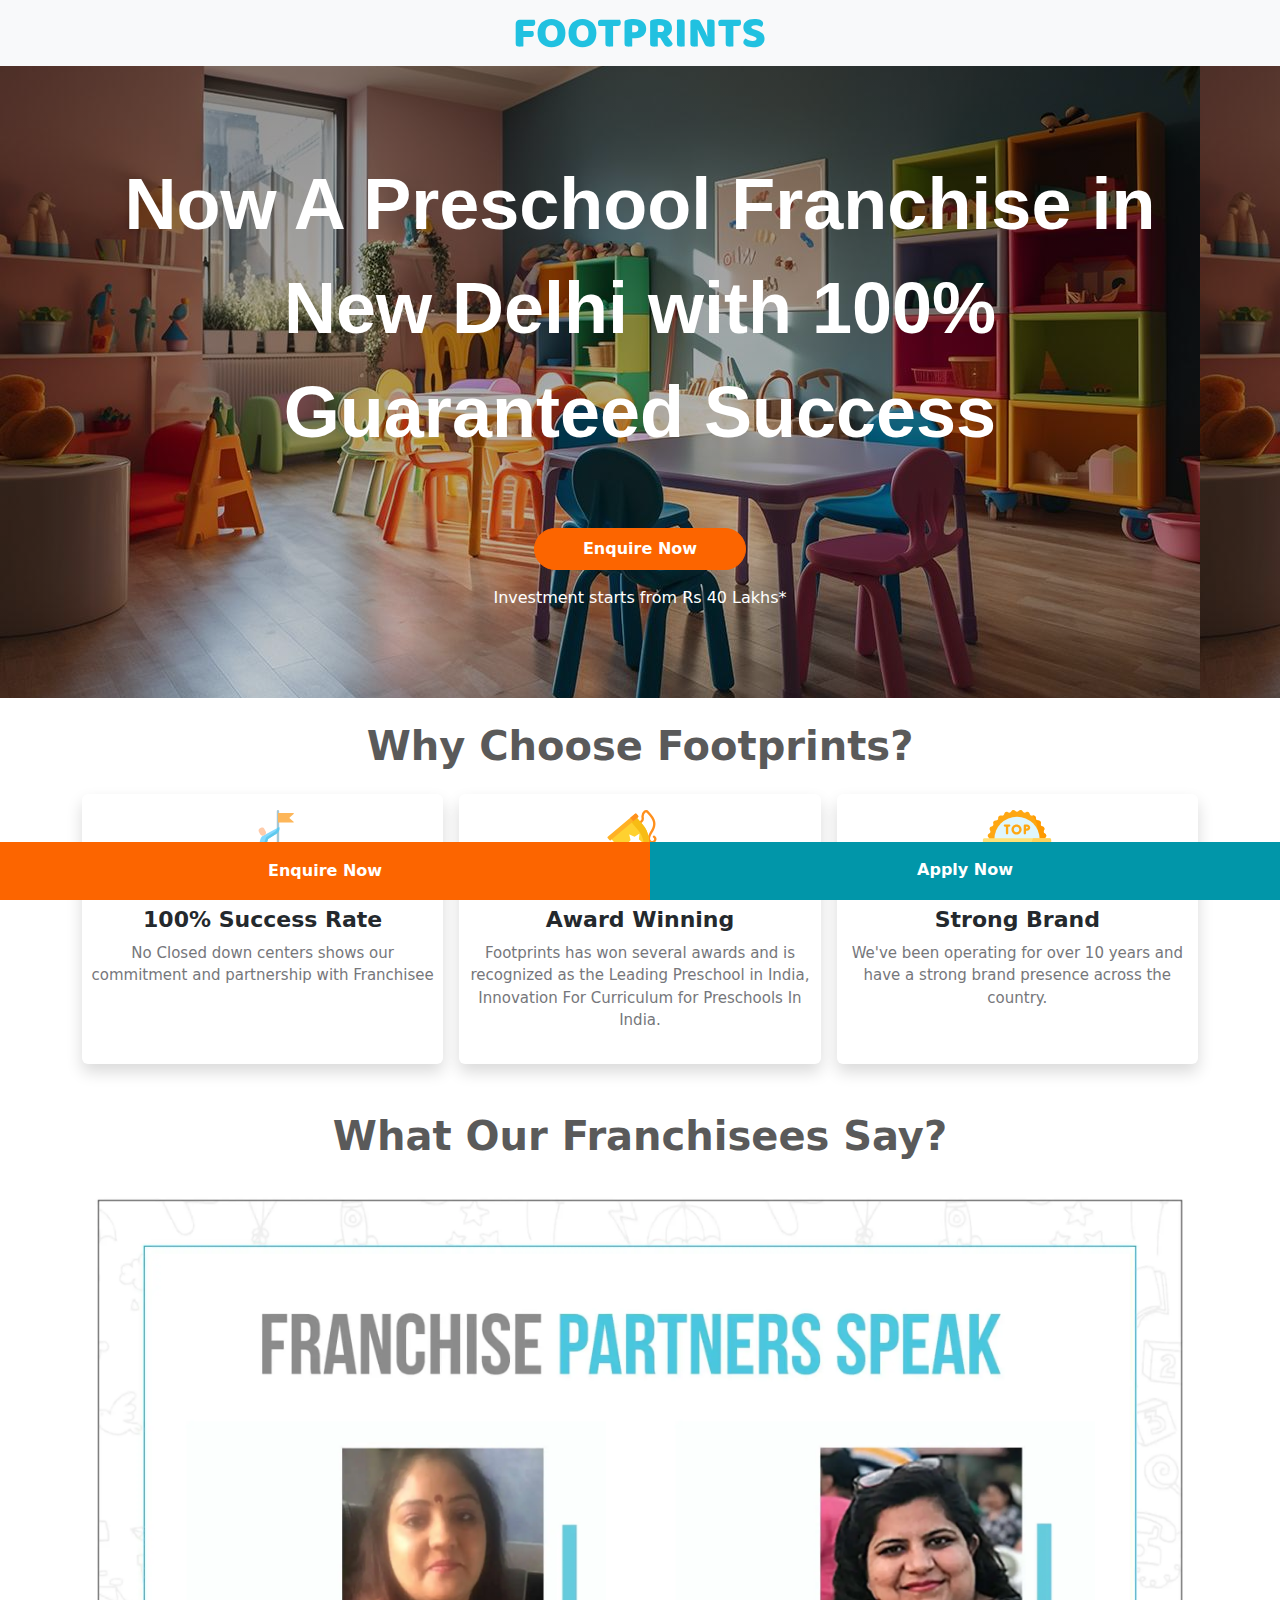
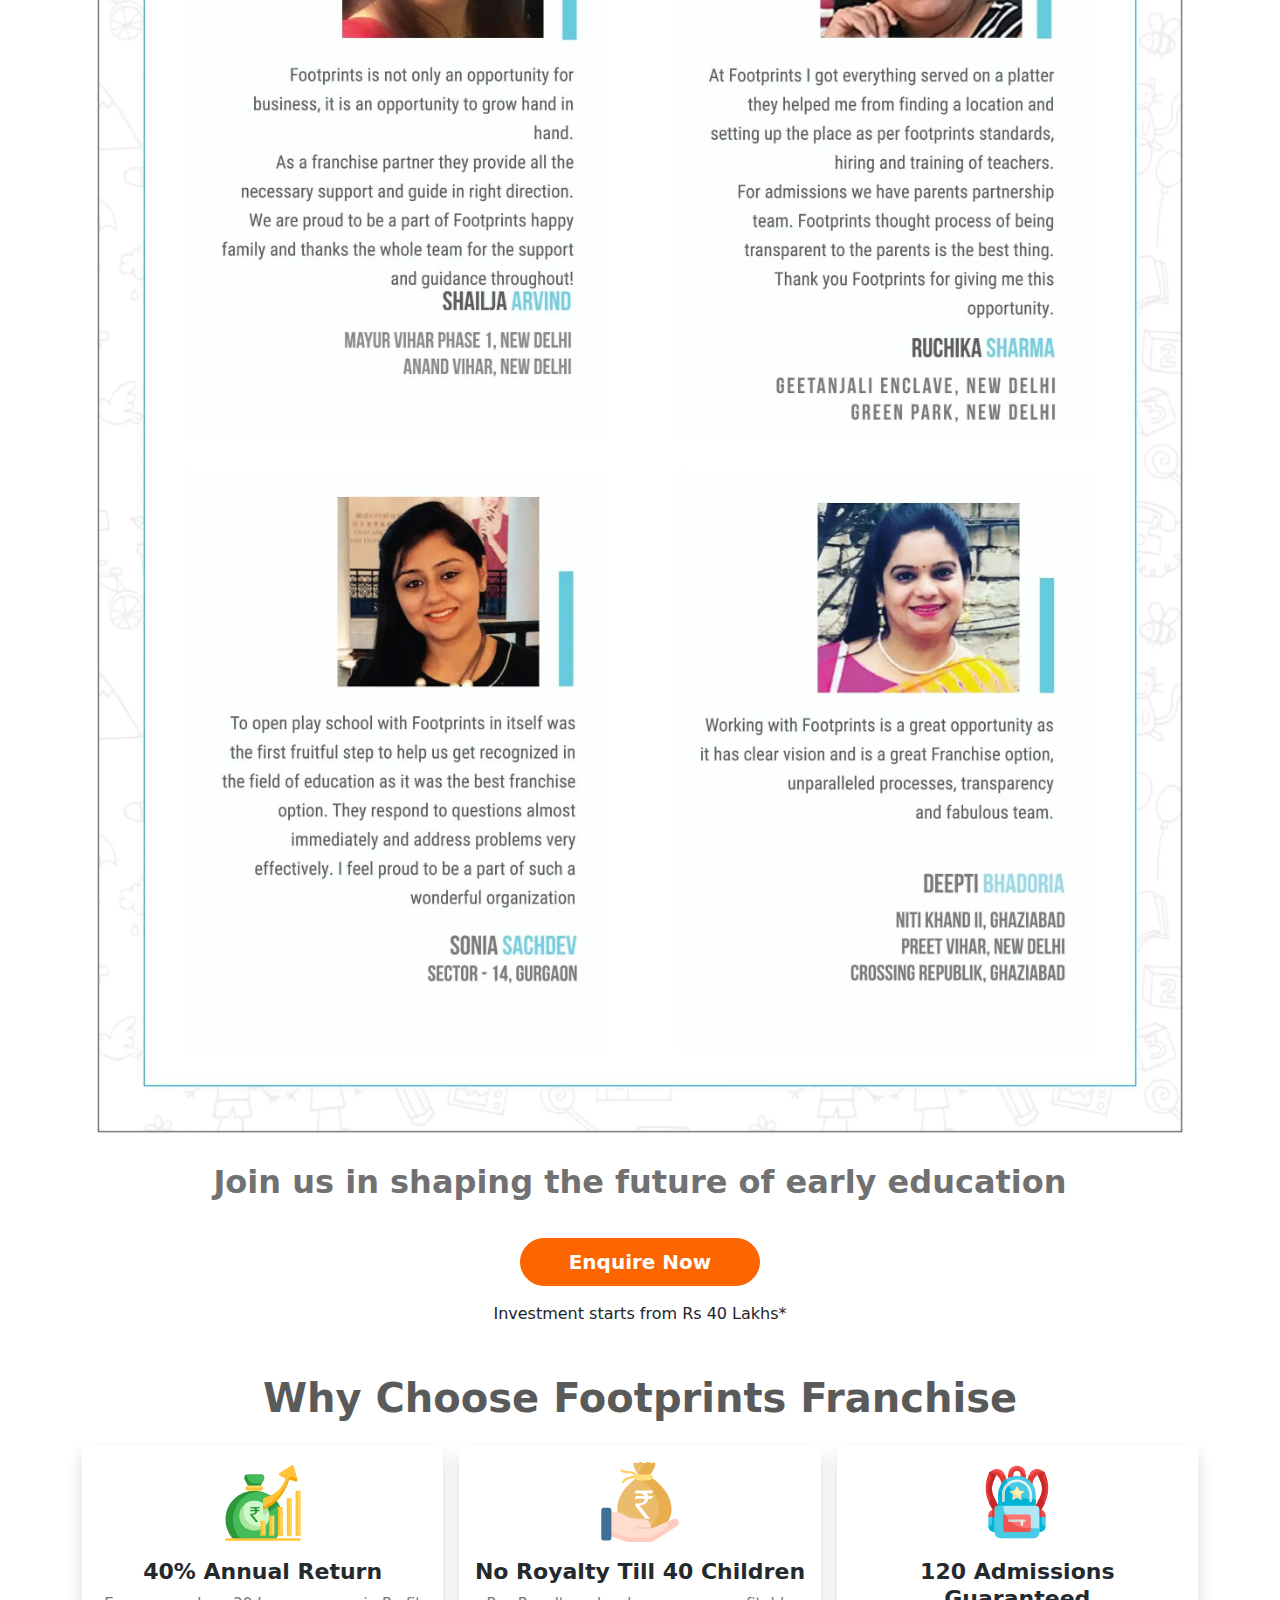
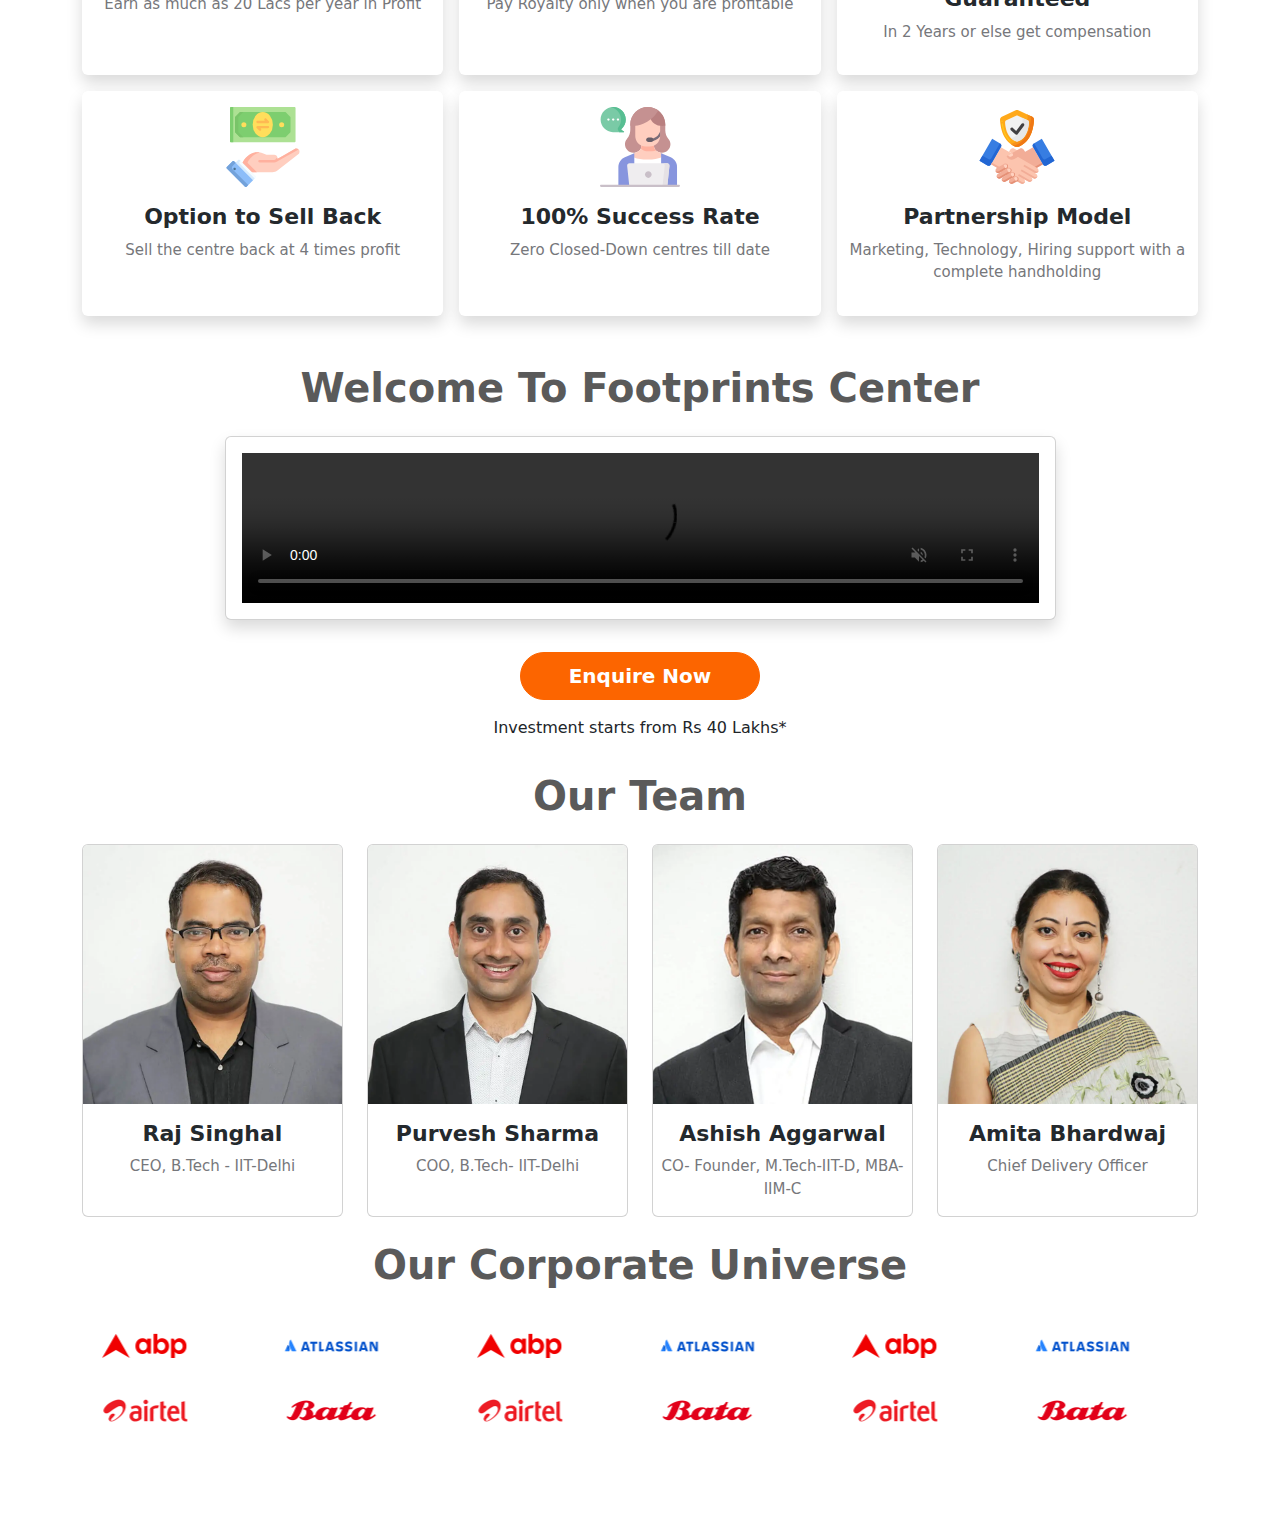
==== page-1.html @ 88c84313 "Feedback -Fix" ====
<!doctype html>
<html lang="en" data-bs-theme="auto">
  <head>
    <meta charset="utf-8">
    <meta name="viewport" content="width=device-width, initial-scale=1">
    <title>Best Pre-School, Play School, Creche & Day Care in Geetanjali Enclave, Delhi</title>

    <meta property="og:locale" content="en_US" />
    <meta property="og:type" content="website" />
    <meta property="og:title" content="Best Pre-School, Play School, Creche & Day Care in Geetanjali Enclave, Delhi
    " />
    <meta name="description" content="Best Play School, Pre-School, Day Care, kindergarten School & Creche in Geetanjali Enclave, Delhi. Most Awarded Pre-School & Day Care Chain by IIT-IIM Alumni. Enquire Now
    " />
    <meta property="og:description" content="Best Play School, Pre-School, Day Care, kindergarten School & Creche in Geetanjali Enclave, Delhi. Most Awarded Pre-School & Day Care Chain by IIT-IIM Alumni. Enquire Now
    " />
    <meta property="og:url" content="https://www.footprintseducation.in/ad/center/pre-school-near-you-v4-jan2024?center=19&source=google&utm_source=google&utm_campaign=Footprints-ADM-Google-Search-ChildCare_City-Delhi_Centre-Geetanjali-Enclave_ID-19_BMM-May2019%2BPre_School_Phrase%2BPreschool%2BPhrase" />
    <meta property="og:image" content="https://footprintseducation.in/assets/images/resource/refer-img.jpg?v=01102020" />
    <meta name="viewport" content="width=device-width,initial-scale=1" />
    <meta name="HandheldFriendly" content="true" />
    <meta name="MobileOptimized" content="320" />
    <meta name="format-detection" content="telephone=no" />
    <!-- <meta name="robots" content="noindex, nofollow" /> -->

    <link rel="canonical" href="https://www.footprintseducation.in/ad/center/pre-school-near-you-v4-jan2024">

    <link href="https://cdn.jsdelivr.net/npm/bootstrap@5.3.3/dist/css/bootstrap.min.css" rel="stylesheet" integrity="sha384-QWTKZyjpPEjISv5WaRU9OFeRpok6YctnYmDr5pNlyT2bRjXh0JMhjY6hW+ALEwIH" crossorigin="anonymous">

    <!-- Favicons -->
    <link rel="apple-touch-icon" sizes="180x180" href="assets/favicon/apple-touch-icon.png">
    <link rel="icon" type="image/png" sizes="32x32" href="assets/favicon/favicon-32x32.png">
    <link rel="icon" type="image/png" sizes="16x16" href="assets/favicon/favicon-16x16.png">
    <link rel="manifest" href="assets/favicon/site.webmanifest">
    <link rel="mask-icon" href="assets/favicon/safari-pinned-tab.svg" color="#5bbad5">
    <meta name="msapplication-TileColor" content="#da532c">
    <meta name="theme-color" content="#20c1e0">

    
    <!-- Custom styles for this template -->
    <link href="style.css" rel="stylesheet">

    <link rel="stylesheet" type="text/css" href="assets/vendor/tiny-slider/tiny-slider.css">

  </head>
  <body>


<header> 
    <nav class="navbar navbar-expand-md navbar-light fixed-top bg-light">
        <div class="container-fluid justify-content-center">
            <a class="navbar-brand m-0" href="#"><img src="assets/Footprints-Logo.svg" alt="footprint" width="250px" height="40px"></a>
        </div>
    </nav>
</header>  

<!--  -->
<section class="masthead">
    <div class="container">
        <h1 class="masthead-heading">Now A Preschool Franchise in New Delhi with 100% Guaranteed Success</h1>
        <a class="btn btn-primary btn-xl py-2 px-5 rounded-pill text-white fw-bold" href="#">Enquire Now</a>
        <p class="mt-3">Investment starts from Rs 40 Lakhs*</p>
    </div>
</section>

<!--  -->
<section class="py-4 text-center">
    <div class="container">
        <h2 class="title-text mb-4 text-center">Why Choose Footprints?</h2>
       <div class="row row-cols-2 row-cols-md-3 g-3"> 
        <div class="col">
          <div class="card border-0 shadow h-100">
            <img src="assets/success.svg" class="icon-img mt-3 m-auto" alt="success" width="80px" height="80px">
            <div class="card-body px-2">
              <h3 class="card-title main-title">100% Success Rate</h3>
              <p class="main-para">No Closed down centers shows our commitment and partnership with Franchisee</p>
            </div>
          </div>
        </div>
        <div class="col">
          <div class="card border-0 shadow h-100">
            <img src="assets/award-wining.svg" class="icon-img mt-3 m-auto" alt="award-wining" width="80px" height="80px">
            <div class="card-body px-2">
              <h3 class="card-title main-title">Award Winning</h3>
              <p class="main-para">Footprints has won several awards and is recognized as the Leading Preschool in India, Innovation For Curriculum for Preschools In India. </p>
            </div>
          </div>
        </div>
        <div class="col-12 col-auto">
          <div class="card border-0 shadow h-100">
            <img src="assets/strong-brand.svg" class="icon-img mt-3 m-auto" alt="strong-brand" width="80px" height="80px">
            <div class="card-body px-2">
              <h3 class="card-title main-title">Strong Brand</h3>
              <p class="main-para">We've been operating for over 10 years and have a strong brand presence across the country.</p>
            </div>
          </div>
        </div>
       </div>
    </div>
</section>
<!--  -->
<section class="py-4 text-center">
    <div class="container">
        <h2 class="title-text mb-4 text-center">What Our Franchisees Say?</h2>
        <div class="row">
          <div class="col">
            <img src="assets/partners-speak.webp" alt="partners-speak" class="img-fluid">
          </div>
        </div>
        <p class="join-us">Join us in shaping the future of early education</p>
    </div>
</section>
<!--  -->
<section class="py-2 cta-block">
    <div class="container">
          <div class="d-flex gap-2 justify-content-center">
            <a class="btn btn-primary fs-5 py-2 px-5 mx-3 rounded-pill text-white fw-bold" href="#">Enquire Now</a>
          </div>
          <p class="mt-3 text-center">Investment starts from Rs 40 Lakhs*</p>
    </div>
</section>
<!--  -->

<section class="py-4 text-center">
  <div class="container">
      <h2 class="title-text mb-4 text-center">Why Choose Footprints Franchise</h2>
     <div class="row row-cols-2 row-cols-md-3 g-3">
      <div class="col">
        <div class="card border-0 shadow h-100">
          <img src="assets/earning.svg" class="icon-img mt-3 m-auto" alt="Live CCTV Streaming" width="80px" height="80px">
          <div class="card-body px-2">
            <h3 class="card-title main-title">40% Annual Return</h3>
            <p class="main-para">Earn as much as 20 Lacs per year in Profit</p>
          </div>
        </div>
      </div>
      <div class="col">
        <div class="card border-0 shadow h-100">
          <img src="assets/salary.svg" class="icon-img mt-3 m-auto" alt="Child Ratio" width="80px" height="80px">
          <div class="card-body px-2">
            <h3 class="card-title main-title">No Royalty Till 40 Children</h3>
            <p class="main-para">Pay Royalty only when you are profitable</p>
          </div>
        </div>
      </div>
      <div class="col">
        <div class="card border-0 shadow h-100">
          <img src="assets/bag.svg" class="icon-img mt-3 m-auto" alt="Age Group" width="80px" height="80px">
          <div class="card-body px-2">
            <h3 class="card-title main-title">120 Admissions Guaranteed</h3>
            <p class="main-para">In 2 Years or else get compensation</p>
          </div>
        </div>
      </div>
      <div class="col">
        <div class="card border-0 shadow h-100">
          <img src="assets/money-back-guarantee.svg" class="icon-img mt-3 m-auto" alt="Live CCTV Streaming" width="80px" height="80px">
          <div class="card-body px-2">
            <h3 class="card-title main-title">Option to Sell Back</h3>
            <p class="main-para">Sell the centre back at 4 times profit</p>
          </div>
        </div>
      </div>
      <div class="col">
        <div class="card border-0 shadow h-100">
          <img src="assets/customer-service.svg" class="icon-img mt-3 m-auto" alt="Child Ratio" width="80px" height="80px">
          <div class="card-body px-2">
            <h3 class="card-title main-title">100% Success Rate</h3>
            <p class="main-para">Zero Closed-Down centres till date</p>
          </div>
        </div>
      </div>
      <div class="col">
        <div class="card border-0 shadow h-100">
          <img src="assets/trust.svg" class="icon-img mt-3 m-auto" alt="Age Group" width="80px" height="80px">
          <div class="card-body px-2">
            <h3 class="card-title main-title">Partnership Model</h3>
            <p class="main-para">Marketing, Technology, Hiring support with a complete handholding</p>
          </div>
        </div>
      </div>
     </div>
  </div>
</section>
<!--  -->

<section class="py-4">
    <div class="container">
        <h2 class="title-text mb-4 text-center">Welcome To Footprints Center </h2>
        <div class="row justify-content-center">
          <div class="col-lg-9">
            <div class="card card-body shadow" id="v1">
              <video width='100%' autoplay muted loop controls playsinline preload='metadata'>
                <source src='https://www.footprintseducation.in/landingpage/franchise_v2/assets/images/videos/Franchise-Center-Tour.mp4' type='video/mp4'>
              </video>
            </div>
          </div>
        </div>
    </div>
</section>
<!--  -->

<section class="py-2 cta-block">
    <div class="container">
        <div class="d-flex gap-2 justify-content-center">
            <a class="btn btn-primary fs-5 py-2 px-5 mx-3 rounded-pill text-white fw-bold" href="#">Enquire Now</a>
        </div>
        <p class="mb-3 mb-lg-0 text-center mt-3">Investment starts from Rs 40 Lakhs*</p>
    </div>
</section>
<!--  -->
<section class="py-4 text-center">
  <div class="container">
      <h3 class="title-text mb-4 text-center">Our Team </h3>
      <!--  -->
      <div class="row row-cols-2 row-cols-md-4 g-4">
        <div class="col">
          <div class="card h-100">
            <img src="assets/team/Raj-Singhal.webp" class="card-img-top" alt="Raj-Singhal">
            <div class="card-body px-2">
              <h5 class="card-title main-title">Raj Singhal</h5>
              <p class="card-text main-para">CEO, B.Tech - IIT-Delhi</p>
            </div>
          </div>
        </div>
        <div class="col">
          <div class="card h-100">
            <img src="assets/team/Purvesh-Sharma.webp" class="card-img-top" alt="Purvesh-Sharma">
            <div class="card-body px-2">
              <h5 class="card-title main-title">Purvesh Sharma</h5>
              <p class="card-text main-para">COO, B.Tech- IIT-Delhi</p>
            </div>
          </div>
        </div>
        <div class="col">
          <div class="card h-100">
            <img src="assets/team/Ashish-Aggarwal.webp" class="card-img-top" alt="Ashish-Aggarwal">
            <div class="card-body px-2">
              <h5 class="card-title main-title">Ashish Aggarwal</h5>
              <p class="card-text main-para">CO- Founder, M.Tech-IIT-D, MBA-IIM-C</p>
            </div>
          </div>
        </div>
        <div class="col">
          <div class="card h-100">
            <img src="assets/team/Amita-Bhardwaj.webp" class="card-img-top" alt="Amita-Bhardwaj">
            <div class="card-body px-2">
              <h5 class="card-title main-title">Amita Bhardwaj</h5>
              <p class="card-text main-para">Chief Delivery Officer</p>
            </div>
          </div>
        </div>
      </div>
      <!--  -->
  </div>
</section>

<!--  -->
<section>
  <div class="container">
      <!--  -->
      <h3 class="title-text mb-4 text-center">Our Corporate Universe</h3>
        <div class="row justify-content-center my-2 mb-5">
          <div class="col-12">
              <div class="tiny-slider arrow-round">
                  <div class="tiny-slider-inner" data-arrow="false" data-autoplay="true" data-dots="false" data-gutter="10" data-items-xl="6" data-items-lg="4" data-items-md="3" data-items-sm="3" data-items-xs="3">
                      <div class="item">
                          <div class="container">
                              <img src="assets/logo/logo-01.png" alt="Logo" height="100px" width="100px" class="img-fluid" />
                          </div>
                          <div class="container">
                              <img src="assets/logo/logo-02.png" alt="Logo" height="100px" width="100px" class="img-fluid" />
                          </div>
                      </div>
                      <div class="item">
                          <div class="container">
                              <img src="assets/logo/logo-03.png" alt="Logo" height="100px" width="100px" class="img-fluid" />
                          </div>
                          <div class="container">
                              <img src="assets/logo/logo-04.png" alt="Logo" height="100px" width="100px" class="img-fluid" />
                          </div>
                      </div>
                      <div class="item">
                        <div class="container">
                            <img src="assets/logo/logo-01.png" alt="Logo" height="100px" width="100px" class="img-fluid" />
                        </div>
                        <div class="container">
                            <img src="assets/logo/logo-02.png" alt="Logo" height="100px" width="100px" class="img-fluid" />
                        </div>
                    </div>
                    <div class="item">
                        <div class="container">
                            <img src="assets/logo/logo-03.png" alt="Logo" height="100px" width="100px" class="img-fluid" />
                        </div>
                        <div class="container">
                            <img src="assets/logo/logo-04.png" alt="Logo" height="100px" width="100px" class="img-fluid" />
                        </div>
                    </div>
                    <div class="item">
                      <div class="container">
                          <img src="assets/logo/logo-01.png" alt="Logo" height="100px" width="100px" class="img-fluid"/>
                      </div>
                      <div class="container">
                          <img src="assets/logo/logo-02.png" alt="Logo" height="100px" width="100px" class="img-fluid" />
                      </div>
                  </div>
                  <div class="item">
                      <div class="container">
                          <img src="assets/logo/logo-03.png" alt="Logo" height="100px" width="100px" class="img-fluid"/>
                      </div>
                      <div class="container">
                          <img src="assets/logo/logo-04.png" alt="Logo" height="100px" width="100px" class="img-fluid" />
                      </div>
                  </div>
                  </div>
              </div>
          </div>
        </div>    
      <!--  -->
  </div>
</section>
<!--  -->
<section class="footer mt-auto fixed-bottom">
        <div class="d-flex">
            <a href="#" class="btn btn-primary py-3 flex-fill text-white fw-semibold rounded-0">Enquire Now</a>
            <a href="#" class="btn btn-secondary py-3 flex-fill text-white fw-semibold rounded-0">Apply Now</a>
        </div>
  </section>
<!--  -->

<script src="assets/vendor/tiny-slider/tiny-slider.js"></script>

<script src="assets/js/custom.js"></script>

    </body>
</html>
---- style.css ----
/* GLOBAL STYLES
-------------------------------------------------- */
/* Padding below the footer and lighter body text */

body {
    padding-top: 3rem;
    padding-bottom: 3rem;
    color: rgb(var(--bs-tertiary-color-rgb));
  }
  
  .btn-primary {
      background-color: #fc6500;
      border-color: #fc6500;
    }
    .btn-primary:hover, .btn-primary:active{
      background-color: #ec5f01;
      border-color: #ec5f01;
    }
    .btn-check:checked+.btn, .btn.active, .btn.show, .btn:first-child:active, :not(.btn-check)+.btn:active {
      background-color:#ec5f01;
      border-color: #ec5f01;
  }
    .btn-secondary{
        background: #0196a9;
        border: #0196a9;
    }

    .title-text {
      font-size: 2.5rem;
      font-weight: 700;
      color: #5a5a5a;
  }
  .main-title{
    font-size: 22px;
    font-weight: 700;
    color: #24292d;
    line-height: 1.25;
  }
  .main-para{
    font-size: 18px;
    color: #76777b;
  }
  .main-para{
    font-size: 15px;
    color: #76777b;
  }

  .review-info ul li.stars {
      color: #FFA500;
      position: relative;
  }
  .star-icon:first-child {
      margin-left: 0;
  }
  .star-icon {
      color: #ddd;
      font-size: 1em;
      position: relative;
  }
  .stars-full:before {
      color: #FFA500;
      content: '\2605';
      position: absolute;
      left: 0;
      top: 2px;
  }
  .stars-half:before {
    color: #FFA500;
    content: '\2605';
    position: absolute;
    left: 0;
    width: 51%;
    overflow: hidden;
  }
  .masthead {
    padding-top: 6.5rem;
    padding-bottom: 4.5rem;
    text-align: center;
    color: #fff;
    background:linear-gradient(to bottom, rgb(0 0 0 / 44%) 0%, rgb(0 0 0 / 18%) 100%), url("assets/playroom-m.jpg");
    background-repeat: no-repeat;
    background-attachment: scroll;
    background-position: center center;
    background-size: cover;
  }
  .masthead .masthead-subheading {
    font-size: 1.5rem;
    line-height: 1.5rem;
    margin-bottom: 25px;
    font-family: "Roboto Slab", -apple-system, BlinkMacSystemFont, "Segoe UI", Roboto, "Helvetica Neue", Arial, sans-serif, "Apple Color Emoji", "Segoe UI Emoji", "Segoe UI Symbol", "Noto Color Emoji";
  }
  .masthead .masthead-heading {
    font-size: 2rem;
    font-weight: 700;
    line-height: 2.5rem;
    margin-bottom: 2rem;
    font-family: "Montserrat", -apple-system, BlinkMacSystemFont, "Segoe UI", Roboto, "Helvetica Neue", Arial, sans-serif, "Apple Color Emoji", "Segoe UI Emoji", "Segoe UI Symbol", "Noto Color Emoji";
  }

  .tns-item {
    width: calc(5%);
}

.join-us {
  font-size: 2em;
  font-weight: 700;
  color: #717171;
  margin-top: 10px;
  margin-bottom: 0;
}

   /* X-Small devices (portrait phones, less than 576px)
   No media query for `xs` since this is the default in Bootstrap */
  
   /* Small devices (landscape phones, 576px and up) */
  @media (min-width: 576px) { 
    .masthead {
      padding-top: 17rem;
      padding-bottom: 12.5rem;
      background:linear-gradient(to bottom, rgb(0 0 0 / 44%) 0%, rgb(0 0 0 / 18%) 100%), url("assets/playroom-m.jpg");
    }

   }
  
   /* Medium devices (tablets, 768px and up) */
  @media (min-width: 768px) { 
    .masthead {
      padding-top: 6.5rem;
      padding-bottom: 4.5rem;
      background:linear-gradient(to bottom, rgb(0 0 0 / 44%) 0%, rgb(0 0 0 / 18%) 100%), url("assets/playroom-l.jpg");
      background-repeat: no-repeat;
      background-attachment: scroll;
      background-position: center center;
      background-size: cover;
    }
    .masthead .masthead-subheading {
      font-size: 2.25rem;
      font-style: italic;
      line-height: 2.25rem;
      margin-bottom: 2rem;
    }
    .masthead .masthead-heading {
      font-size: 4.5rem;
      font-weight: 700;
      line-height: 6.5rem;
      margin-bottom: 4rem;
    }    
   }
  
   /* Large devices (desktops, 992px and up) */
  @media (min-width: 992px) { }
  
   /* X-Large devices (large desktops, 1200px and up) */
  @media (min-width: 1200px) { 
    .masthead {
      padding-top: 6.5rem;
      padding-bottom: 4.5rem;
      background:linear-gradient(to bottom, rgb(0 0 0 / 44%) 0%, rgb(0 0 0 / 18%) 100%), url("assets/playroom-l.jpg");
    }
   }
  
   /* XX-Large devices (larger desktops, 1400px and up) */
  @media (min-width: 1400px) { 
    .masthead {
      padding-top: 6.5rem;
      padding-bottom: 4.5rem;
      background:linear-gradient(to bottom, rgb(0 0 0 / 44%) 0%, rgb(0 0 0 / 18%) 100%), url("assets/playroom-l.jpg");
      background-repeat: no-repeat;
      background-attachment: scroll;
      background-position: center center;
      background-size: cover;
    }
   }
  


/*  `sm` applies to x-small devices (portrait phones, less than 576px) */
@media (max-width: 575.98px) { 
  .title-text {font-size: 1.5rem;}

  .main-title{
    font-size: 16px;
  }
  .main-para{
    font-size: 15px;
  }
}

 /* `md` applies to small devices (landscape phones, less than 768px) */
@media (max-width: 767.98px) { }

 /* `lg` applies to medium devices (tablets, less than 992px) */
@media (max-width: 991.98px) {  }

 /* `xl` applies to large devices (desktops, less than 1200px) */
@media (max-width: 1199.98px) { }

 /* `xxl` applies to x-large devices (large desktops, less than 1400px) */
@media (max-width: 1399.98px) { }
---- assets/vendor/tiny-slider/tiny-slider.css ----
.tns-outer{padding:0 !important}.tns-outer [hidden]{display:none !important}.tns-outer [aria-controls],.tns-outer [data-action]{cursor:pointer}.tns-slider{-webkit-transition:all 0s;-moz-transition:all 0s;transition:all 0s}.tns-slider>.tns-item{-webkit-box-sizing:border-box;-moz-box-sizing:border-box;box-sizing:border-box}.tns-horizontal.tns-subpixel{white-space:nowrap}.tns-horizontal.tns-subpixel>.tns-item{display:inline-block;vertical-align:top;white-space:normal}.tns-horizontal.tns-no-subpixel:after{content:'';display:table;clear:both}.tns-horizontal.tns-no-subpixel>.tns-item{float:left}.tns-horizontal.tns-carousel.tns-no-subpixel>.tns-item{margin-right:-100%}.tns-no-calc{position:relative;left:0}.tns-gallery{position:relative;left:0;min-height:1px}.tns-gallery>.tns-item{position:absolute;left:-100%;-webkit-transition:transform 0s, opacity 0s;-moz-transition:transform 0s, opacity 0s;transition:transform 0s, opacity 0s}.tns-gallery>.tns-slide-active{position:relative;left:auto !important}.tns-gallery>.tns-moving{-webkit-transition:all 0.25s;-moz-transition:all 0.25s;transition:all 0.25s}.tns-autowidth{display:inline-block}.tns-lazy-img{-webkit-transition:opacity 0.6s;-moz-transition:opacity 0.6s;transition:opacity 0.6s;opacity:0.6}.tns-lazy-img.tns-complete{opacity:1}.tns-ah{-webkit-transition:height 0s;-moz-transition:height 0s;transition:height 0s}.tns-ovh{overflow:hidden}.tns-visually-hidden{position:absolute;left:-10000em}.tns-transparent{opacity:0;visibility:hidden}.tns-fadeIn{opacity:1;filter:alpha(opacity=100);z-index:0}.tns-normal,.tns-fadeOut{opacity:0;filter:alpha(opacity=0);z-index:-1}.tns-vpfix{white-space:nowrap}.tns-vpfix>div,.tns-vpfix>li{display:inline-block}.tns-t-subp2{margin:0 auto;width:310px;position:relative;height:10px;overflow:hidden}.tns-t-ct{width:2333.3333333%;width:-webkit-calc(100% * 70 / 3);width:-moz-calc(100% * 70 / 3);width:calc(100% * 70 / 3);position:absolute;right:0}.tns-t-ct:after{content:'';display:table;clear:both}.tns-t-ct>div{width:1.4285714%;width:-webkit-calc(100% / 70);width:-moz-calc(100% / 70);width:calc(100% / 70);height:10px;float:left}
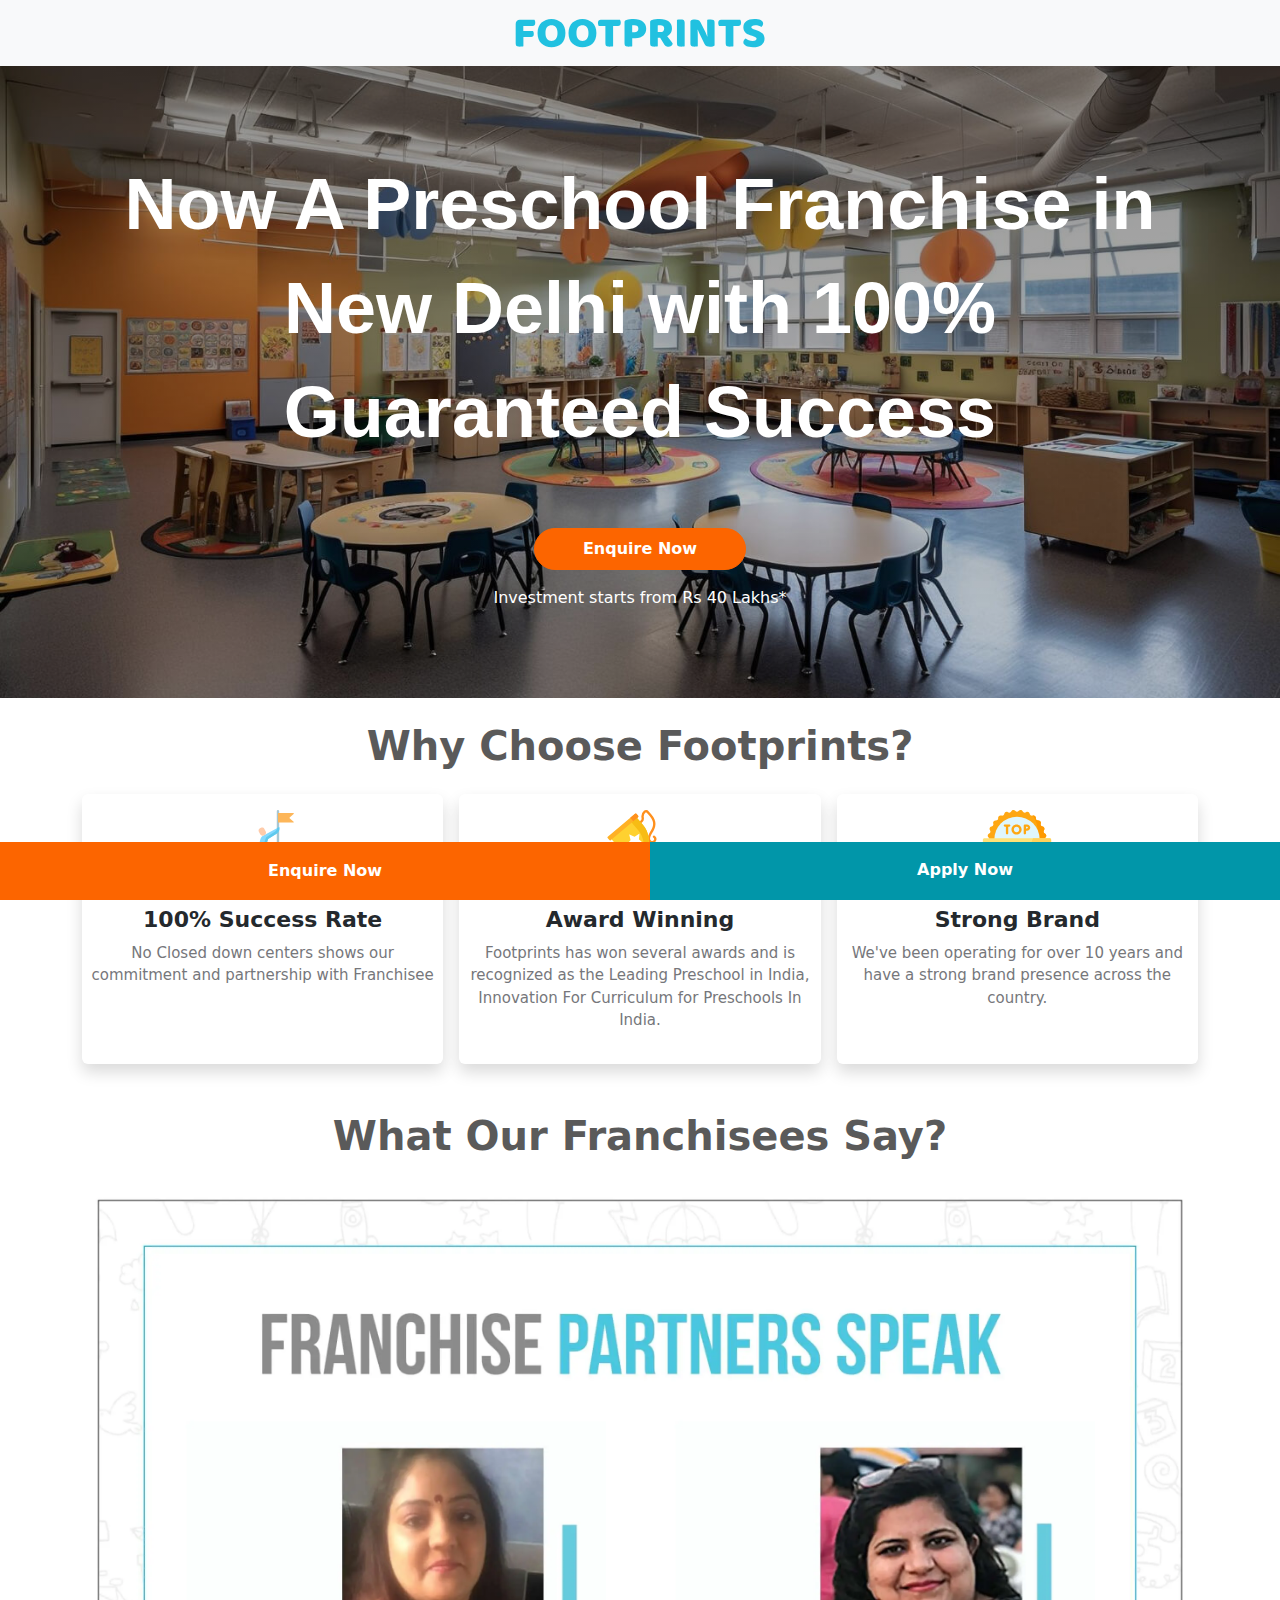
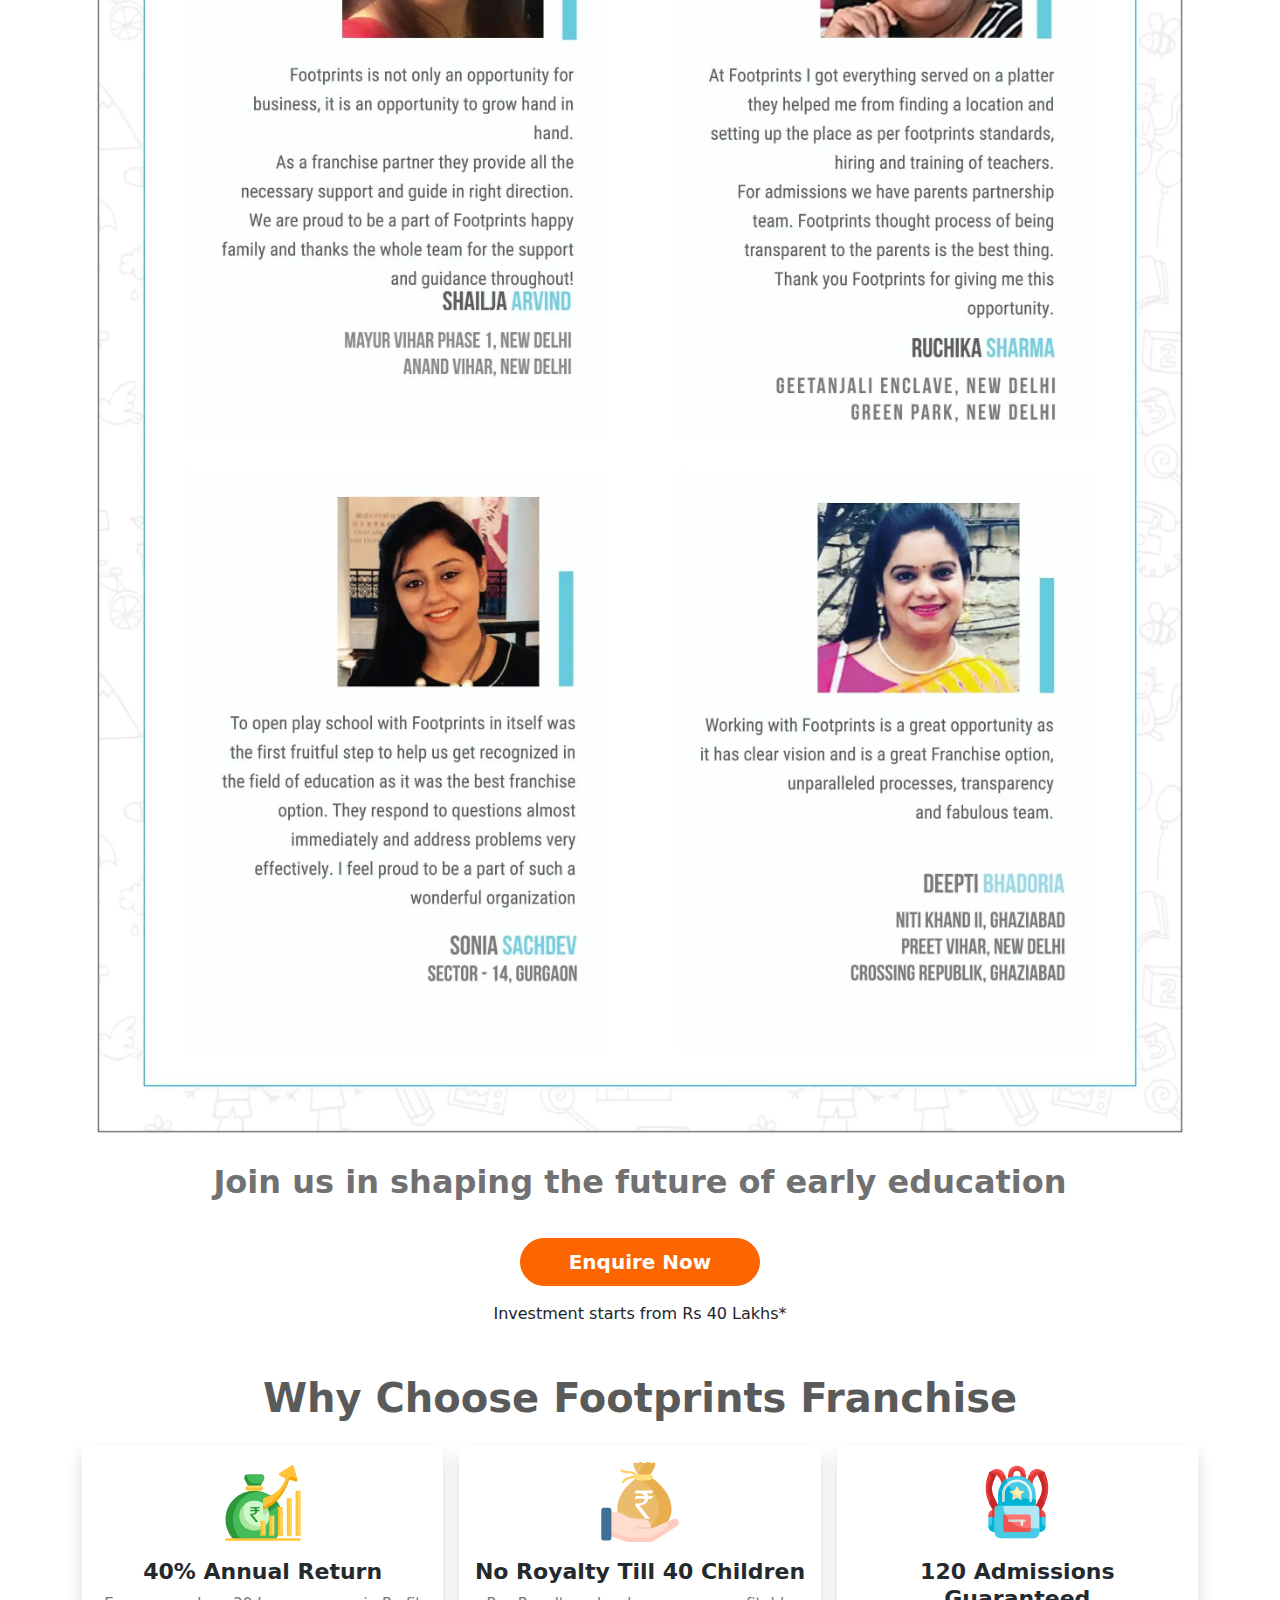
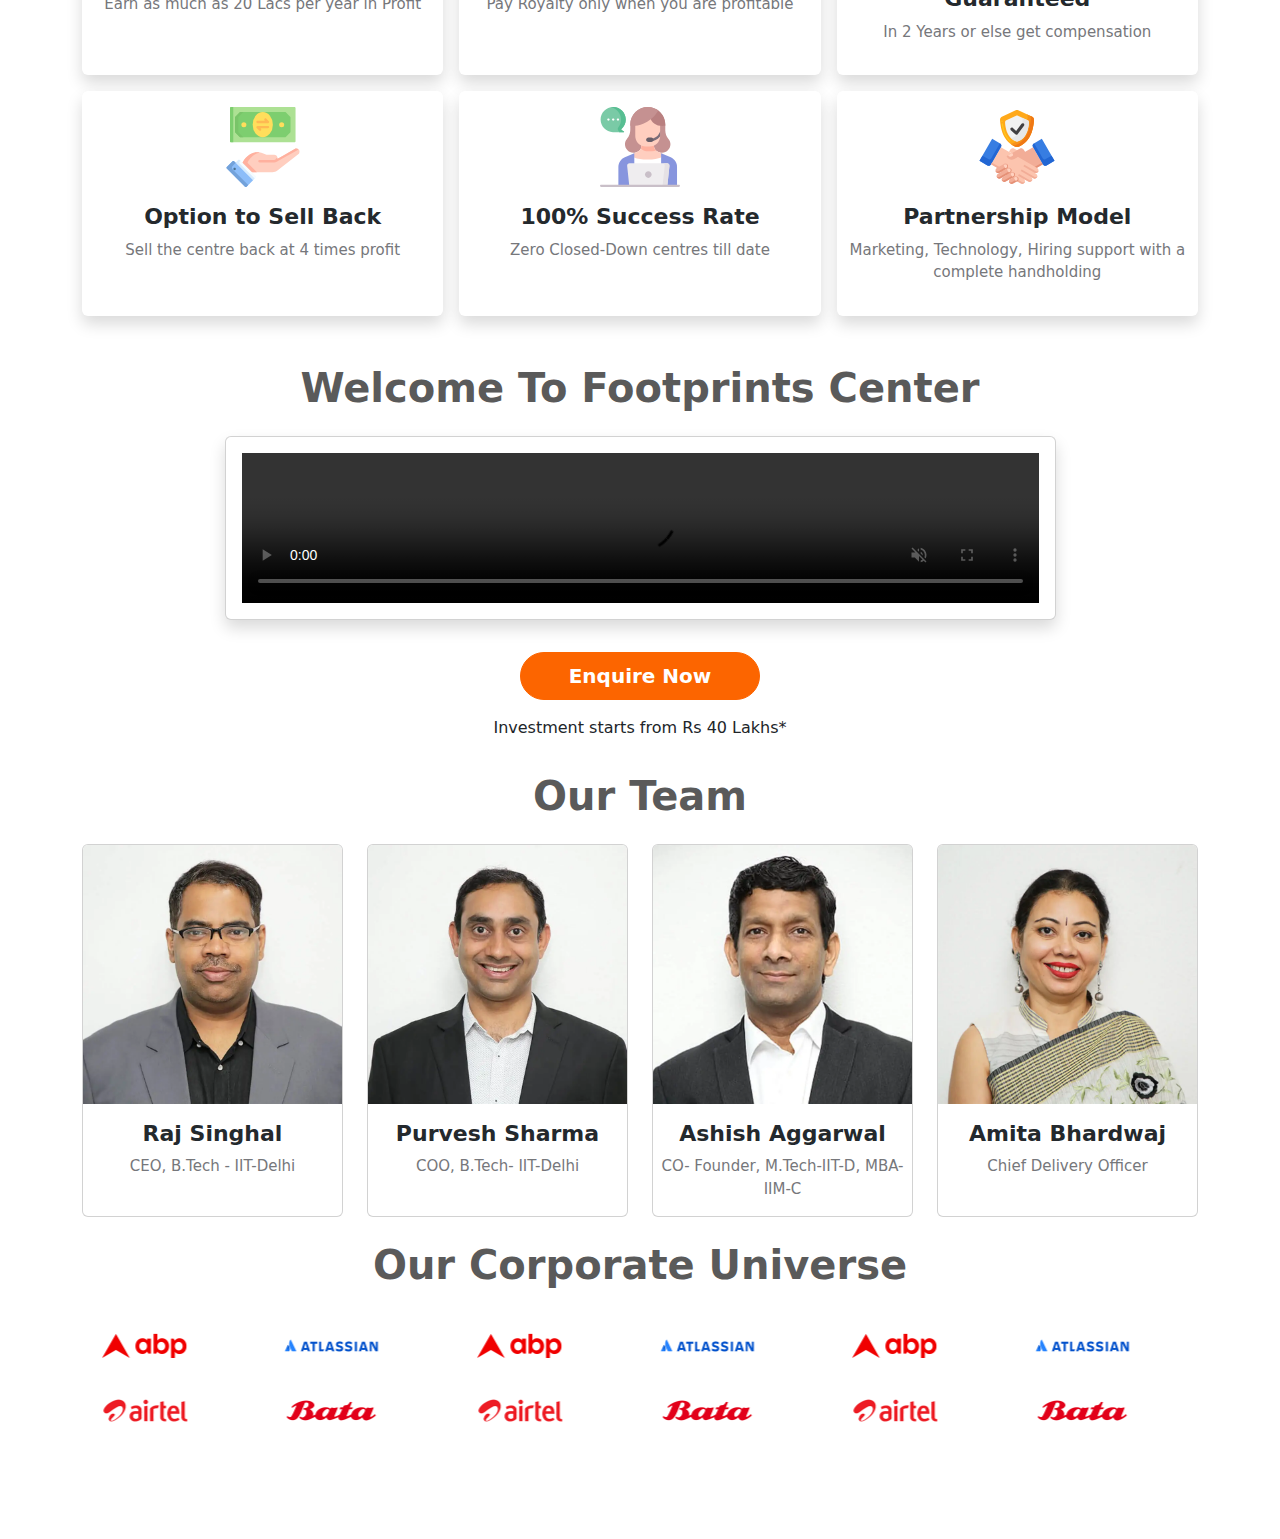
==== commit c3b54808: "Image update" ====
--- a/page-1.html
+++ b/page-1.html
@@ -54,7 +54,7 @@
 </header>  
 
 <!--  -->
-<section class="masthead">
+<section class="masthead hero-img">
     <div class="container">
         <h1 class="masthead-heading">Now A Preschool Franchise in New Delhi with 100% Guaranteed Success</h1>
         <a class="btn btn-primary btn-xl py-2 px-5 rounded-pill text-white fw-bold" href="#">Enquire Now</a>
--- a/style.css
+++ b/style.css
@@ -97,6 +97,14 @@
     font-family: "Montserrat", -apple-system, BlinkMacSystemFont, "Segoe UI", Roboto, "Helvetica Neue", Arial, sans-serif, "Apple Color Emoji", "Segoe UI Emoji", "Segoe UI Symbol", "Noto Color Emoji";
   }
 
+  .masthead.hero-img{
+    background:linear-gradient(to bottom, rgb(0 0 0 / 44%) 0%, rgb(0 0 0 / 18%) 100%), url("assets/franchise-banner-2.jpeg");
+    background-repeat: no-repeat;
+    background-attachment: scroll;
+    background-position: center center;
+    background-size: cover;
+  }
+
   .tns-item {
     width: calc(5%);
 }
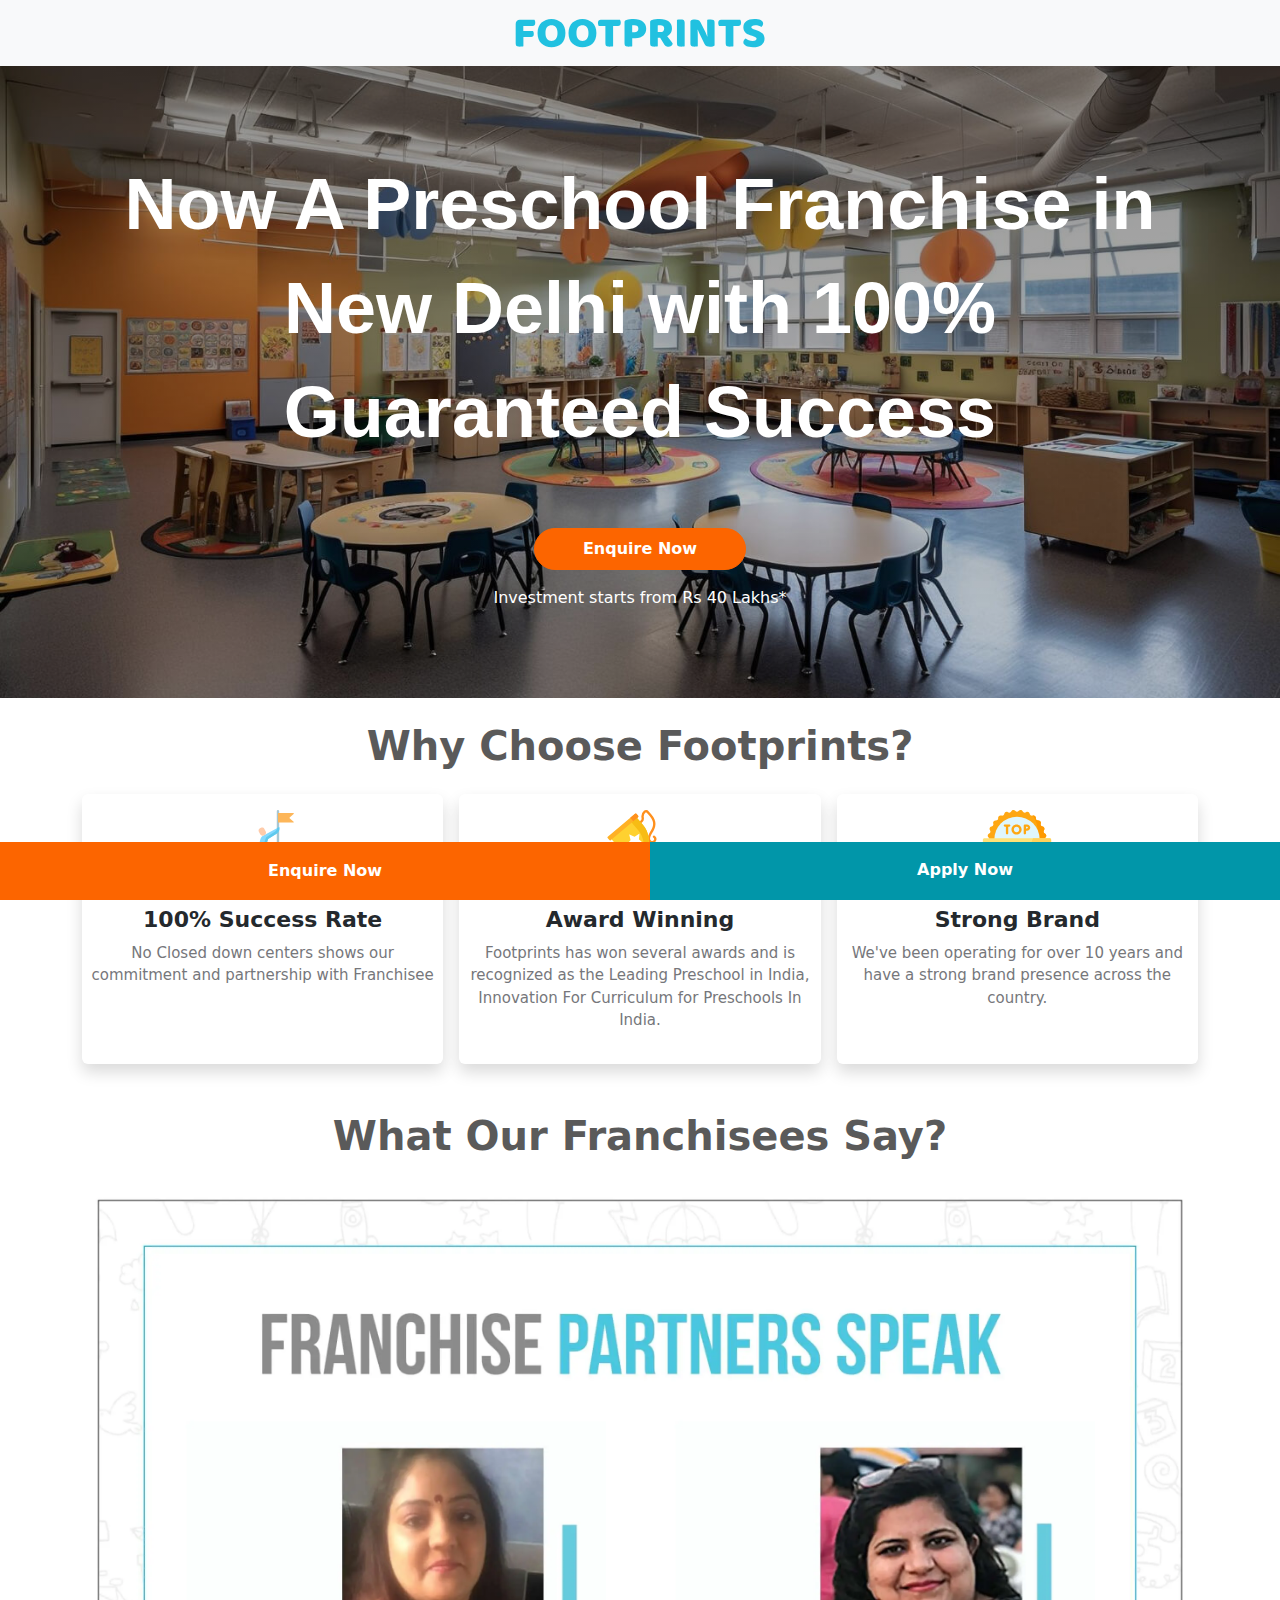
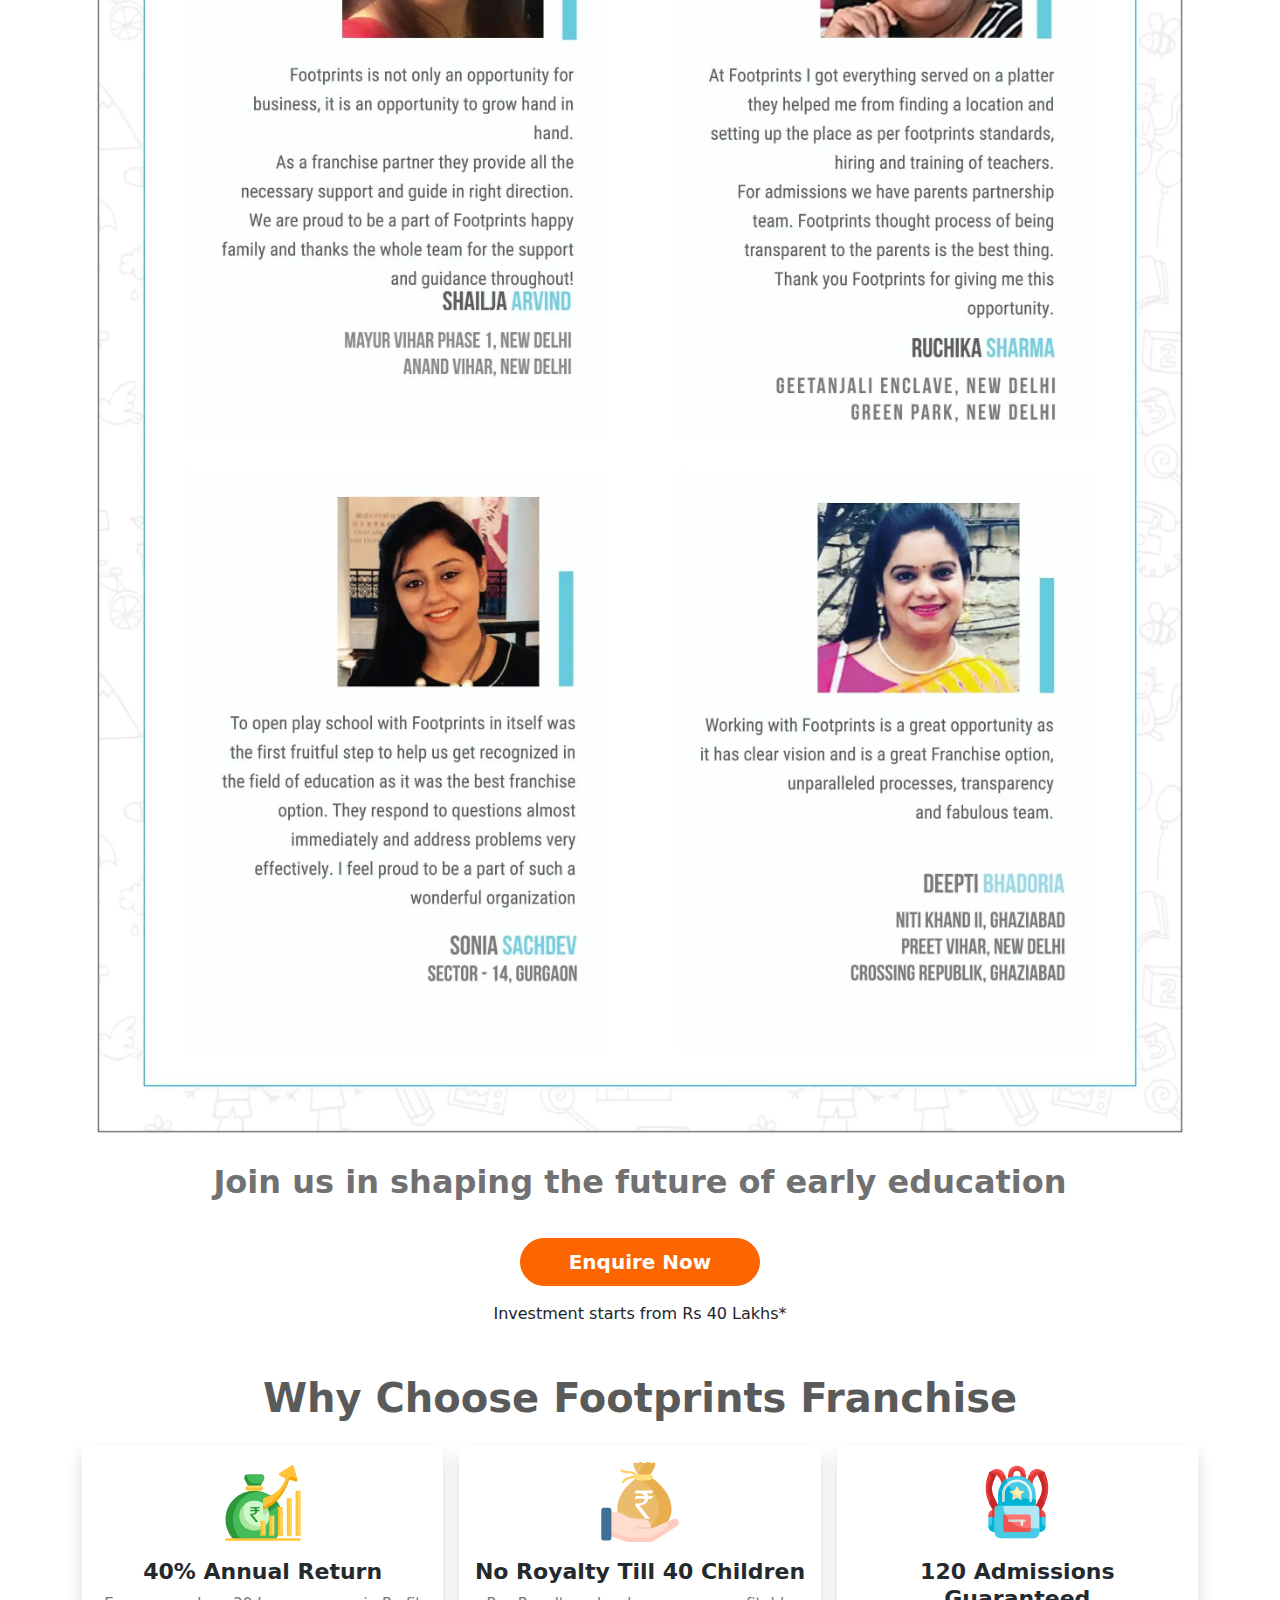
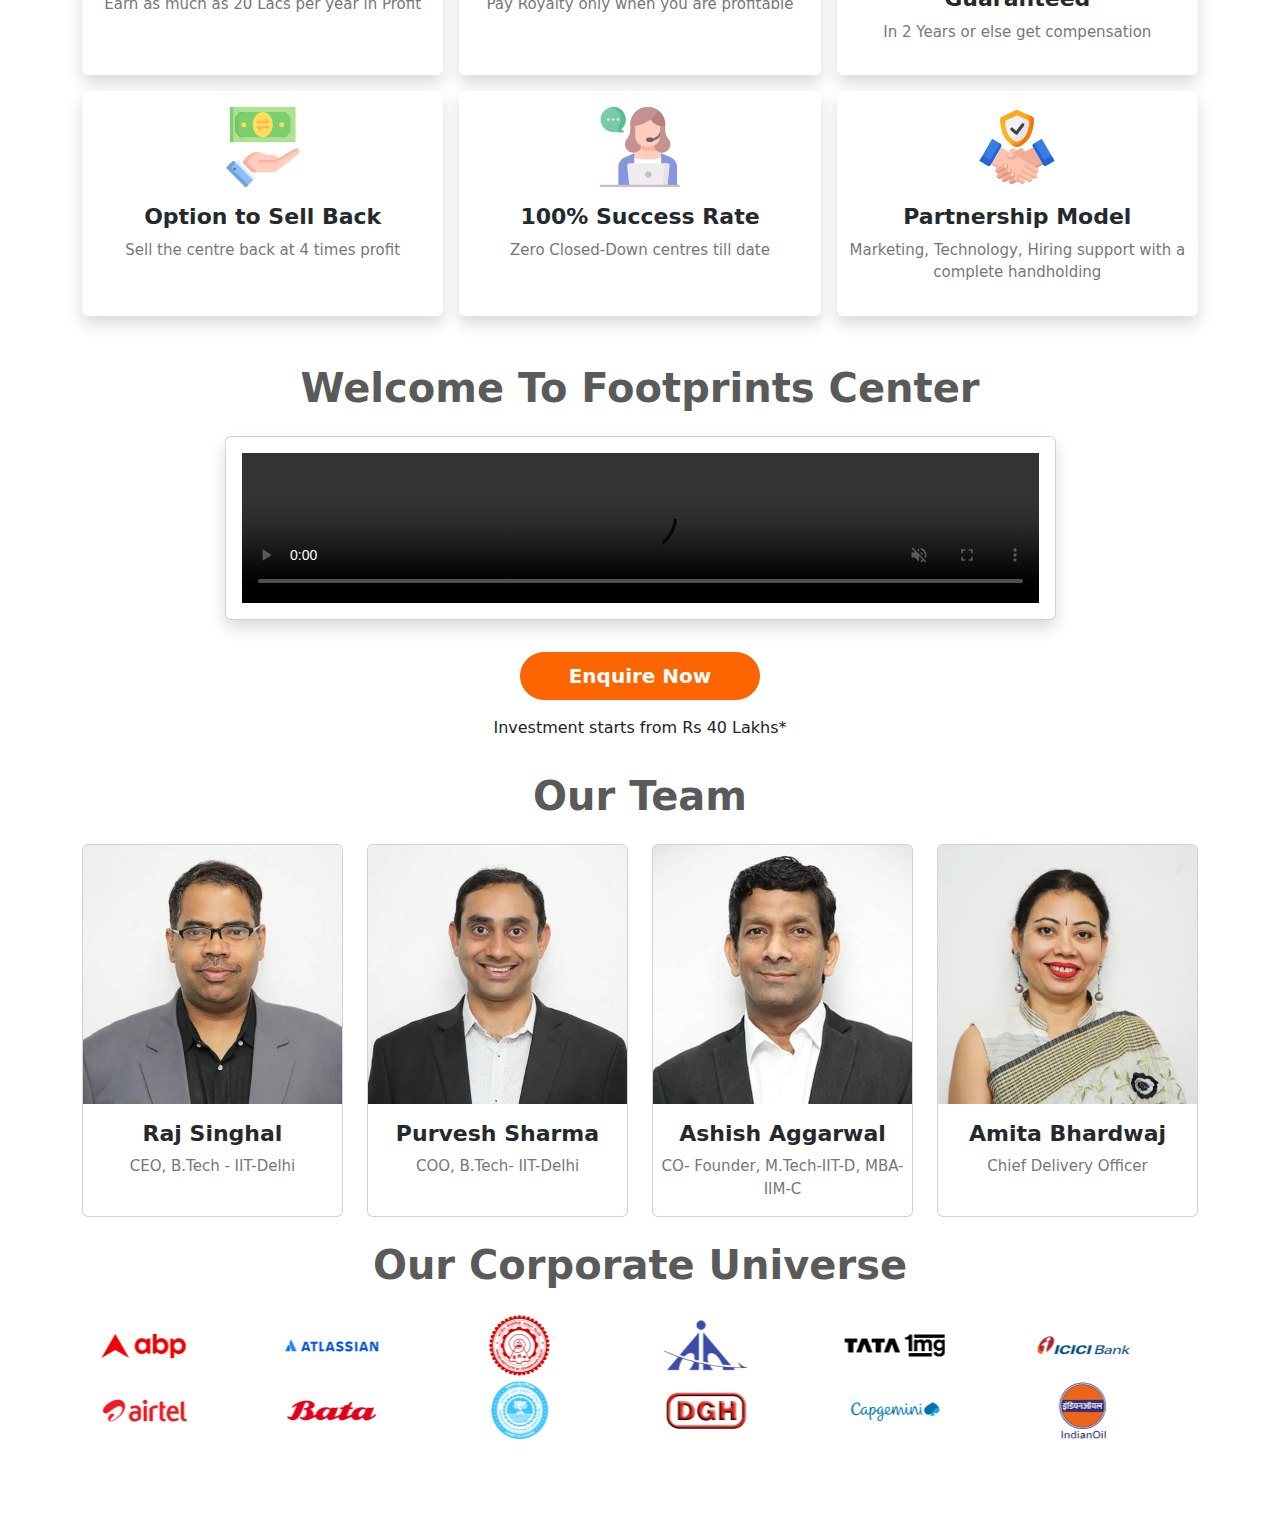
==== commit 074fcb9b: "Slider Updated" ====
--- a/page-1.html
+++ b/page-1.html
@@ -262,42 +262,10 @@
         <div class="row justify-content-center my-2 mb-5">
           <div class="col-12">
               <div class="tiny-slider arrow-round">
-                  <div class="tiny-slider-inner" data-arrow="false" data-autoplay="true" data-dots="false" data-gutter="10" data-items-xl="6" data-items-lg="4" data-items-md="3" data-items-sm="3" data-items-xs="3">
-                      <div class="item">
-                          <div class="container">
-                              <img src="assets/logo/logo-01.png" alt="Logo" height="100px" width="100px" class="img-fluid" />
-                          </div>
-                          <div class="container">
-                              <img src="assets/logo/logo-02.png" alt="Logo" height="100px" width="100px" class="img-fluid" />
-                          </div>
-                      </div>
-                      <div class="item">
-                          <div class="container">
-                              <img src="assets/logo/logo-03.png" alt="Logo" height="100px" width="100px" class="img-fluid" />
-                          </div>
-                          <div class="container">
-                              <img src="assets/logo/logo-04.png" alt="Logo" height="100px" width="100px" class="img-fluid" />
-                          </div>
-                      </div>
-                      <div class="item">
-                        <div class="container">
-                            <img src="assets/logo/logo-01.png" alt="Logo" height="100px" width="100px" class="img-fluid" />
-                        </div>
-                        <div class="container">
-                            <img src="assets/logo/logo-02.png" alt="Logo" height="100px" width="100px" class="img-fluid" />
-                        </div>
-                    </div>
-                    <div class="item">
-                        <div class="container">
-                            <img src="assets/logo/logo-03.png" alt="Logo" height="100px" width="100px" class="img-fluid" />
-                        </div>
-                        <div class="container">
-                            <img src="assets/logo/logo-04.png" alt="Logo" height="100px" width="100px" class="img-fluid" />
-                        </div>
-                    </div>
-                    <div class="item">
+                <div class="tiny-slider-inner" data-arrow="false" data-autoplay="true" data-dots="false" data-gutter="10" data-items-xl="6" data-items-lg="4" data-items-md="3" data-items-sm="3" data-items-xs="3">
+                  <div class="item">
                       <div class="container">
-                          <img src="assets/logo/logo-01.png" alt="Logo" height="100px" width="100px" class="img-fluid"/>
+                          <img src="assets/logo/logo-01.png" alt="Logo" height="100px" width="100px" class="img-fluid" />
                       </div>
                       <div class="container">
                           <img src="assets/logo/logo-02.png" alt="Logo" height="100px" width="100px" class="img-fluid" />
@@ -305,13 +273,61 @@
                   </div>
                   <div class="item">
                       <div class="container">
-                          <img src="assets/logo/logo-03.png" alt="Logo" height="100px" width="100px" class="img-fluid"/>
+                          <img src="assets/logo/logo-03.png" alt="Logo" height="100px" width="100px" class="img-fluid" />
                       </div>
                       <div class="container">
                           <img src="assets/logo/logo-04.png" alt="Logo" height="100px" width="100px" class="img-fluid" />
                       </div>
                   </div>
-                  </div>
+                  <div class="item">
+                    <div class="container">
+                        <img src="assets/logo/logo-05.png" alt="Logo" height="100px" width="100px" class="img-fluid" />
+                    </div>
+                    <div class="container">
+                        <img src="assets/logo/logo-06.png" alt="Logo" height="100px" width="100px"  class="img-fluid"/>
+                    </div>
+                </div>
+                <div class="item">
+                    <div class="container">
+                        <img src="assets/logo/logo-07.png" alt="Logo" height="100px" width="100px" class="img-fluid" />
+                    </div>
+                    <div class="container">
+                        <img src="assets/logo/logo-08.png" alt="Logo" height="100px" width="100px" class="img-fluid" />
+                    </div>
+                </div>
+                <div class="item">
+                  <div class="container">
+                      <img src="assets/logo/logo-09.png" alt="Logo" height="100px" width="100px" class="img-fluid" />
+                  </div>
+                  <div class="container">
+                      <img src="assets/logo/logo-10.png" alt="Logo" height="100px" width="100px" class="img-fluid" />
+                  </div>
+              </div>
+              <div class="item">
+                  <div class="container">
+                      <img src="assets/logo/logo-11.png" alt="Logo" height="100px" width="100px" class="img-fluid" />
+                  </div>
+                  <div class="container">
+                      <img src="assets/logo/logo-12.png" alt="Logo" height="100px" width="100px" class="img-fluid" />
+                  </div>
+              </div>
+              <div class="item">
+                <div class="container">
+                    <img src="assets/logo/logo-13.png" alt="Logo" height="100px" width="100px" class="img-fluid" />
+                </div>
+                <div class="container">
+                    <img src="assets/logo/logo-14.png" alt="Logo" height="100px" width="100px" class="img-fluid" />
+                </div>
+            </div>
+            <div class="item">
+              <div class="container">
+                  <img src="assets/logo/logo-15.png" alt="Logo" height="100px" width="100px" class="img-fluid" />
+              </div>
+              <div class="container">
+                  <img src="assets/logo/logo-16.png" alt="Logo" height="100px" width="100px" class="img-fluid" />
+              </div>
+          </div>
+              </div>
               </div>
           </div>
         </div>    
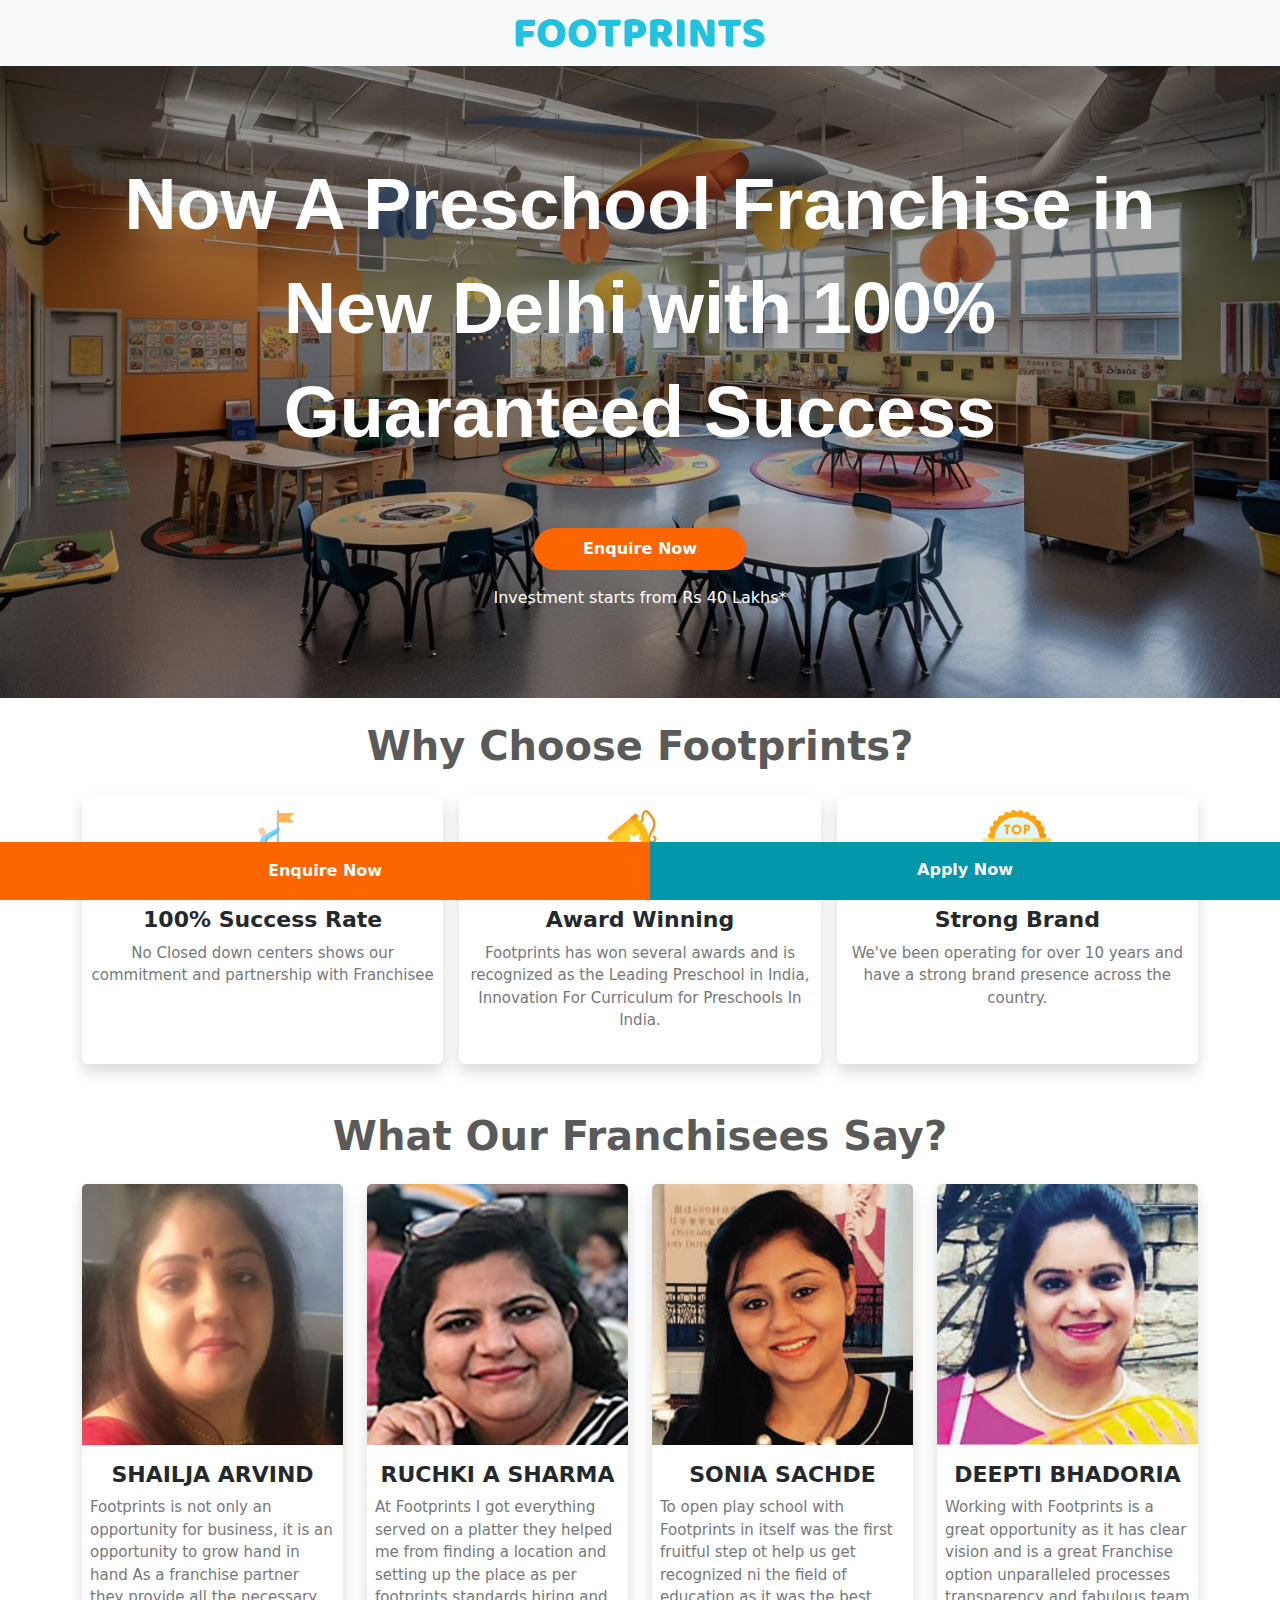
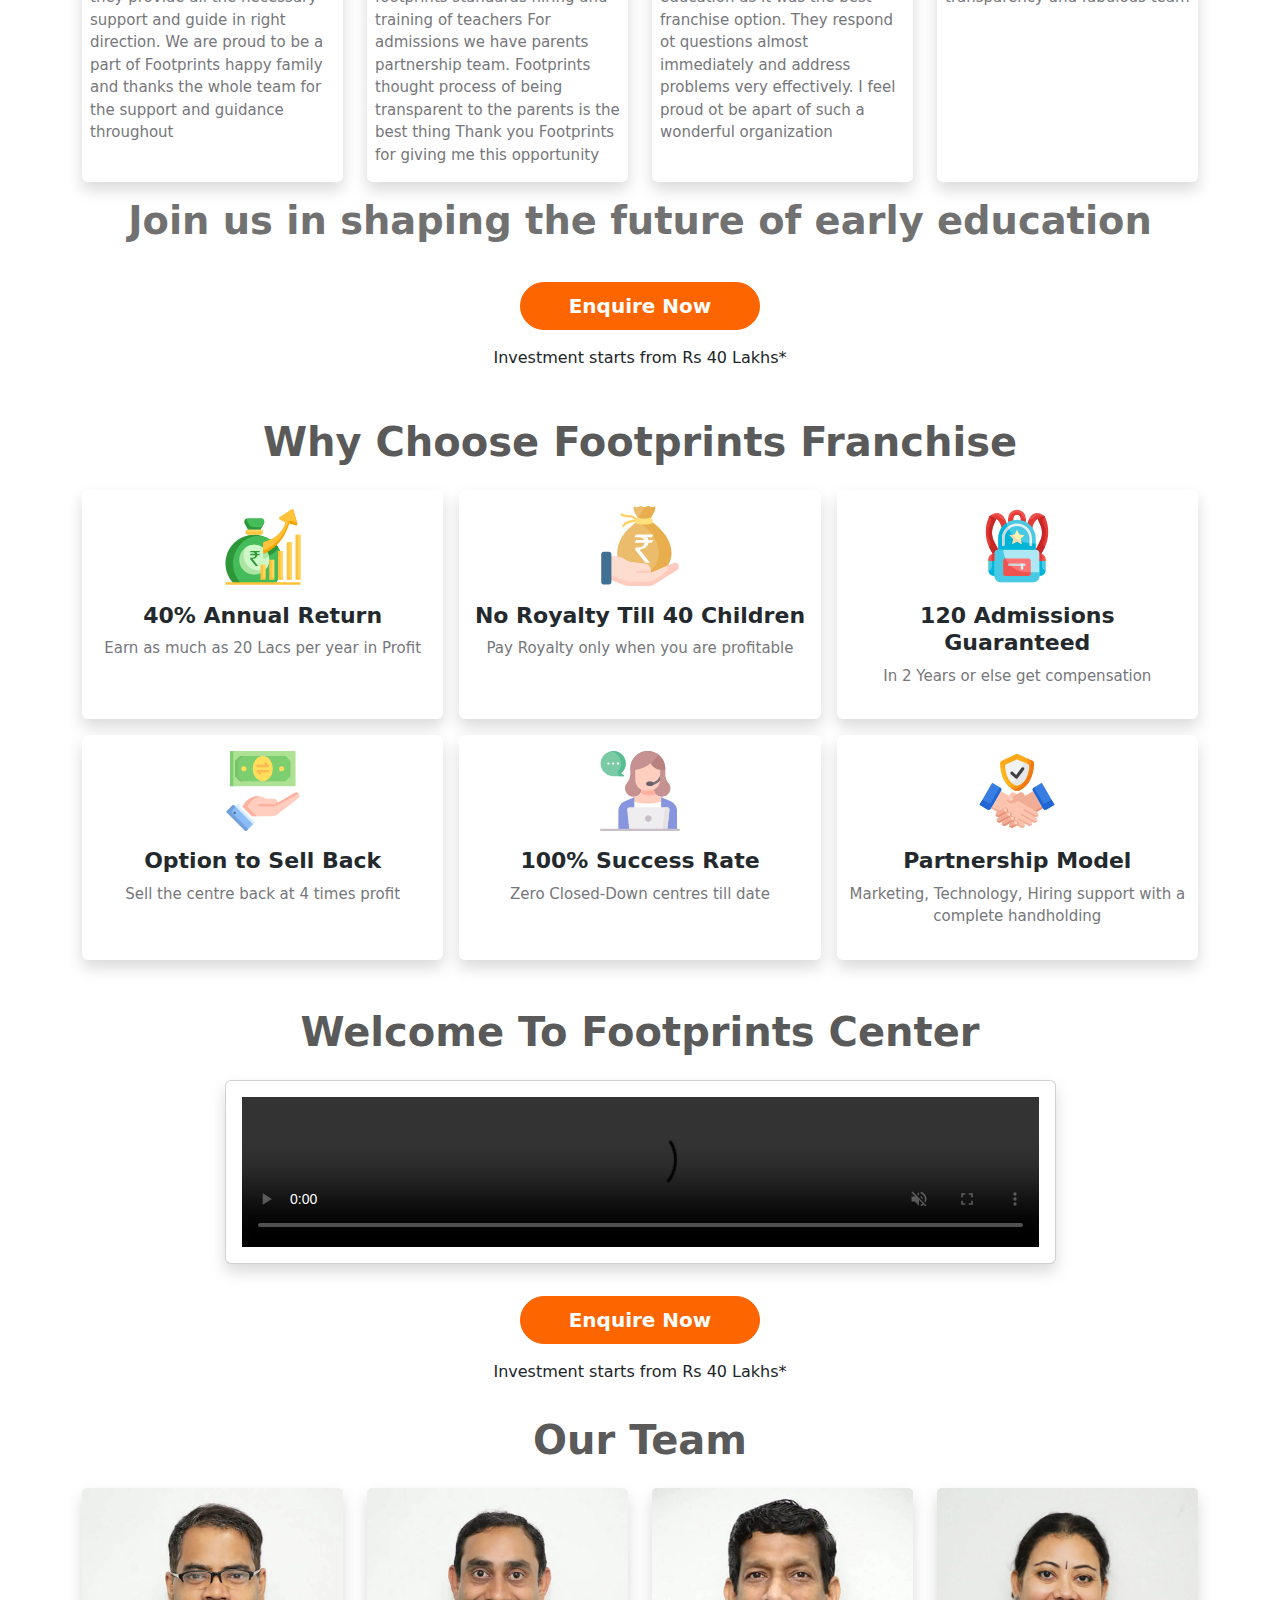
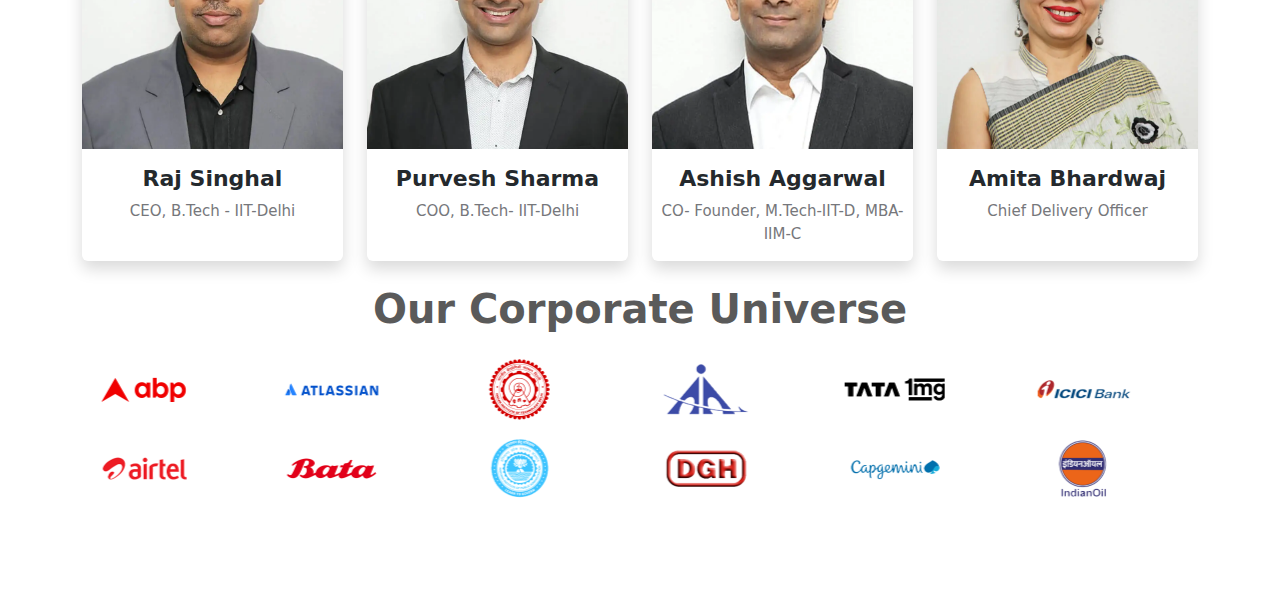
==== commit 8efd551d: "Franchise - Done" ====
--- a/page-1.html
+++ b/page-1.html
@@ -101,9 +101,43 @@
 <section class="py-4 text-center">
     <div class="container">
         <h2 class="title-text mb-4 text-center">What Our Franchisees Say?</h2>
-        <div class="row">
+        <div class="row row-cols-2 row-cols-md-4 g-4">
           <div class="col">
-            <img src="assets/partners-speak.webp" alt="partners-speak" class="img-fluid">
+            <div class="card border-0 shadow h-100">
+              <img src="assets/owner-1.jpg" class="card-img-top" alt="SHAILJA ARVIND">
+              <div class="card-body px-2">
+                <h5 class="card-title main-title">SHAILJA ARVIND</h5>
+                <p class="card-text main-para text-start">Footprints is not only an opportunity for business, it is an opportunity to grow hand in hand As a franchise partner they provide all the necessary support and guide in right direction. We are proud to be a part of Footprints happy family and thanks the whole team for the support and guidance throughout</p>
+              </div>
+            </div>
+          </div>
+          <div class="col">
+            <div class="card border-0 shadow h-100">
+              <img src="assets/owner-2.jpg" class="card-img-top" alt="RUCHKI A SHARMA">
+              <div class="card-body px-2">
+                <h5 class="card-title main-title">RUCHKI A SHARMA</h5>
+                <p class="card-text main-para text-start">At Footprints I got everything served on a platter they helped me from finding a location and setting up the place as per footprints standards hiring and training of teachers For admissions we have parents partnership team. Footprints thought process of being transparent to the parents is the best thing Thank you Footprints for giving me this opportunity</p>
+              </div>
+            </div>
+          </div>
+          <div class="col">
+            <div class="card border-0 shadow h-100">
+              <img src="assets/owner-3.jpg" class="card-img-top" alt="SONIA SACHDE">
+              <div class="card-body px-2">
+                <h5 class="card-title main-title">SONIA SACHDE</h5>
+                <p class="card-text main-para text-start">To open play school with Footprints in itself was the first fruitful step ot help us get recognized ni the field of education as it was the best franchise option. They respond ot questions almost immediately and address problems very effectively. I feel proud ot be apart of such a wonderful organization</p>
+              </div>
+            </div>
+          </div>
+          <div class="col">
+            <div class="card border-0 shadow h-100">
+              <img src="assets/owner-4.jpg" class="card-img-top" alt="DEEPTI BHADORIA">
+              <div class="card-body px-2">
+                <h5 class="card-title main-title">DEEPTI BHADORIA</h5>
+                <p class="card-text main-para text-start">Working with Footprints is a great opportunity as it has clear vision and is a great Franchise option unparalleled processes transparency and fabulous team
+                  </p>
+              </div>
+            </div>
           </div>
         </div>
         <p class="join-us">Join us in shaping the future of early education</p>
@@ -214,7 +248,7 @@
       <!--  -->
       <div class="row row-cols-2 row-cols-md-4 g-4">
         <div class="col">
-          <div class="card h-100">
+          <div class="card border-0 shadow h-100">
             <img src="assets/team/Raj-Singhal.webp" class="card-img-top" alt="Raj-Singhal">
             <div class="card-body px-2">
               <h5 class="card-title main-title">Raj Singhal</h5>
@@ -223,7 +257,7 @@
           </div>
         </div>
         <div class="col">
-          <div class="card h-100">
+          <div class="card border-0 shadow h-100">
             <img src="assets/team/Purvesh-Sharma.webp" class="card-img-top" alt="Purvesh-Sharma">
             <div class="card-body px-2">
               <h5 class="card-title main-title">Purvesh Sharma</h5>
@@ -232,7 +266,7 @@
           </div>
         </div>
         <div class="col">
-          <div class="card h-100">
+          <div class="card border-0 shadow h-100">
             <img src="assets/team/Ashish-Aggarwal.webp" class="card-img-top" alt="Ashish-Aggarwal">
             <div class="card-body px-2">
               <h5 class="card-title main-title">Ashish Aggarwal</h5>
@@ -241,7 +275,7 @@
           </div>
         </div>
         <div class="col">
-          <div class="card h-100">
+          <div class="card border-0 shadow h-100">
             <img src="assets/team/Amita-Bhardwaj.webp" class="card-img-top" alt="Amita-Bhardwaj">
             <div class="card-body px-2">
               <h5 class="card-title main-title">Amita Bhardwaj</h5>
--- a/style.css
+++ b/style.css
@@ -71,6 +71,7 @@
     left: 0;
     width: 51%;
     overflow: hidden;
+    top: 2px;
   }
   .masthead {
     padding-top: 6.5rem;
@@ -108,9 +109,11 @@
   .tns-item {
     width: calc(5%);
 }
-
+.tns-item .container {
+  margin-bottom: 14px;
+}
 .join-us {
-  font-size: 2em;
+  font-size:2.4em;
   font-weight: 700;
   color: #717171;
   margin-top: 10px;
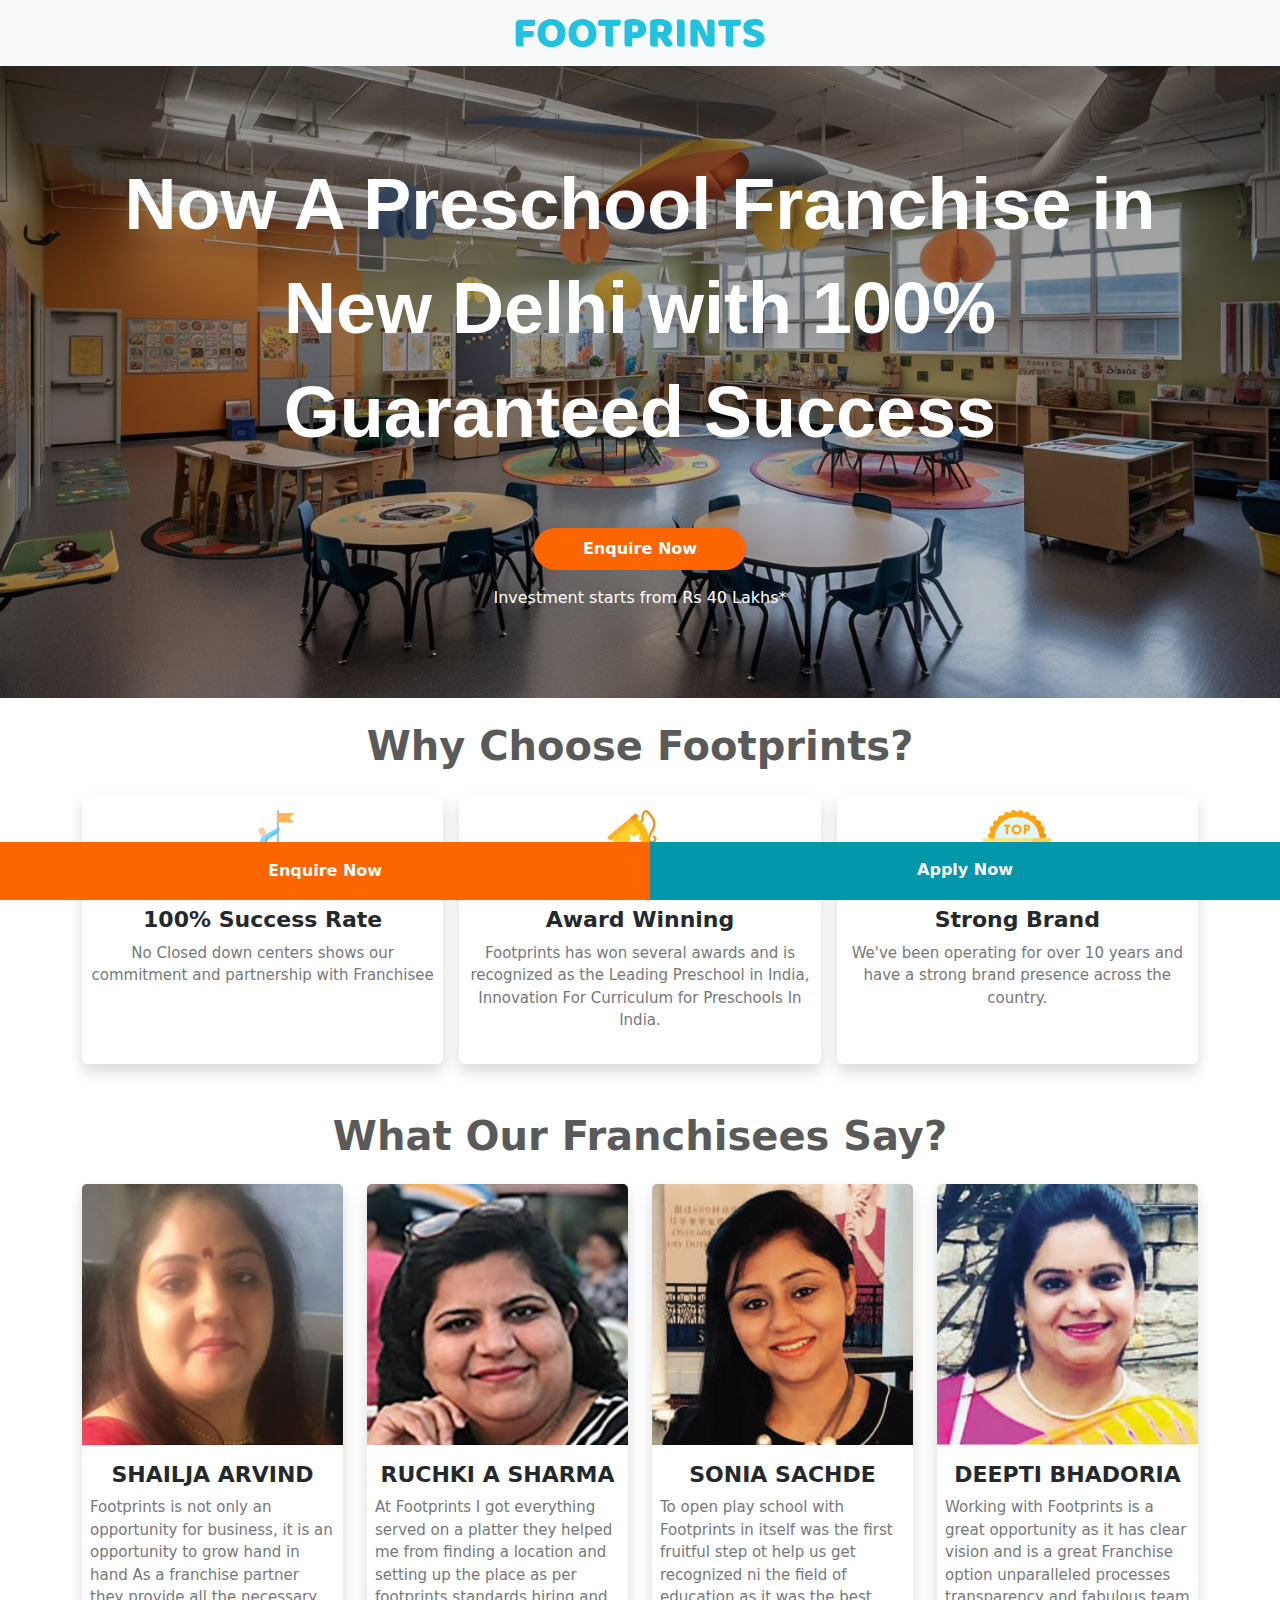
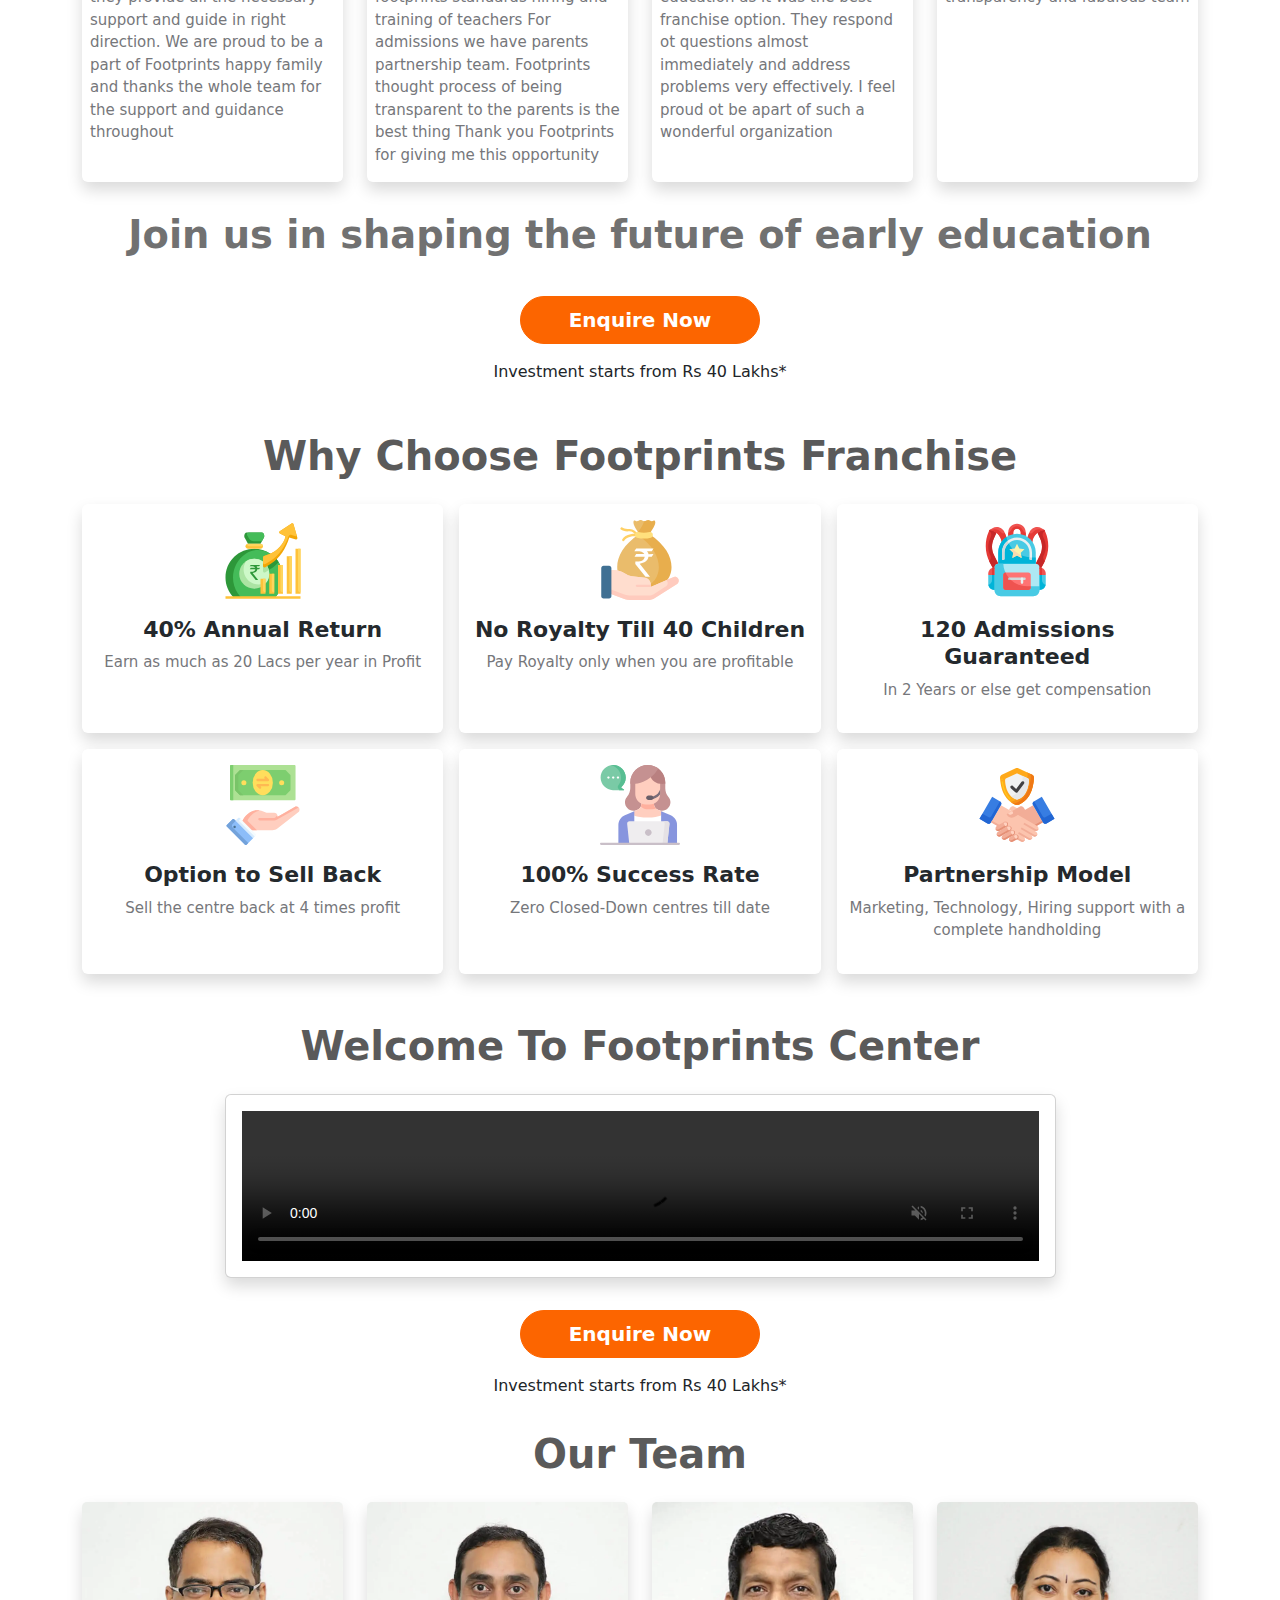
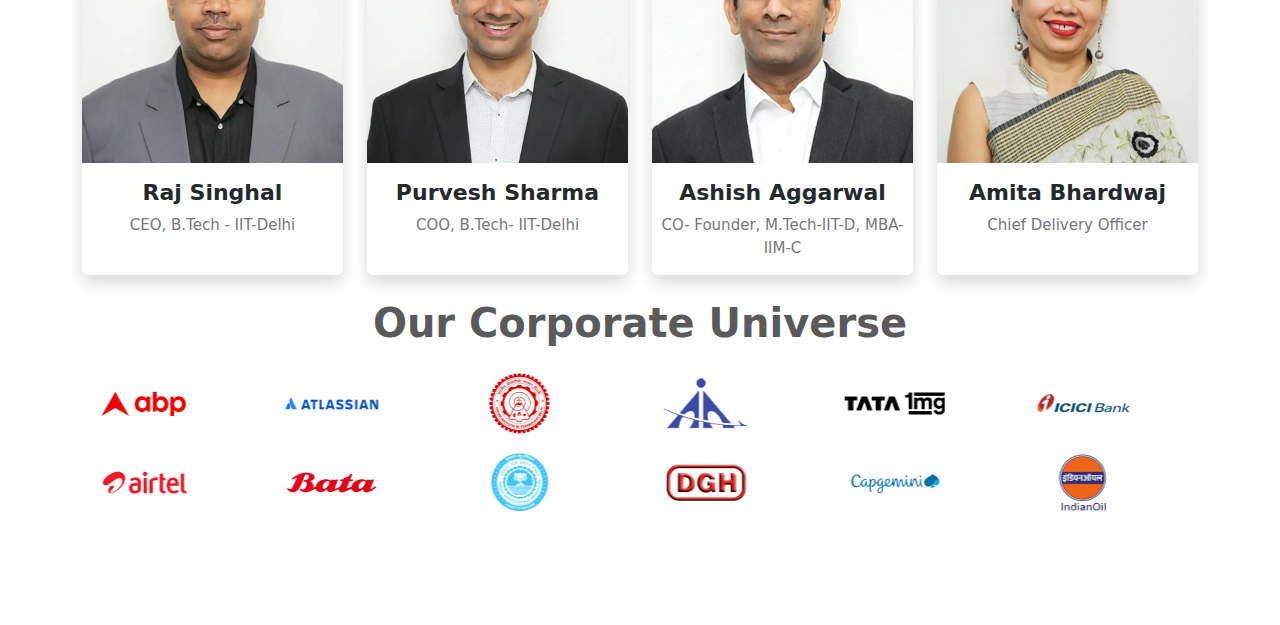
==== commit 7b735cb6: "Update page-1.html" ====
--- a/page-1.html
+++ b/page-1.html
@@ -101,7 +101,7 @@
 <section class="py-4 text-center">
     <div class="container">
         <h2 class="title-text mb-4 text-center">What Our Franchisees Say?</h2>
-        <div class="row row-cols-2 row-cols-md-4 g-4">
+        <div class="row row-cols-2 row-cols-md-4 g-4 mb-lg-4">
           <div class="col">
             <div class="card border-0 shadow h-100">
               <img src="assets/owner-1.jpg" class="card-img-top" alt="SHAILJA ARVIND">
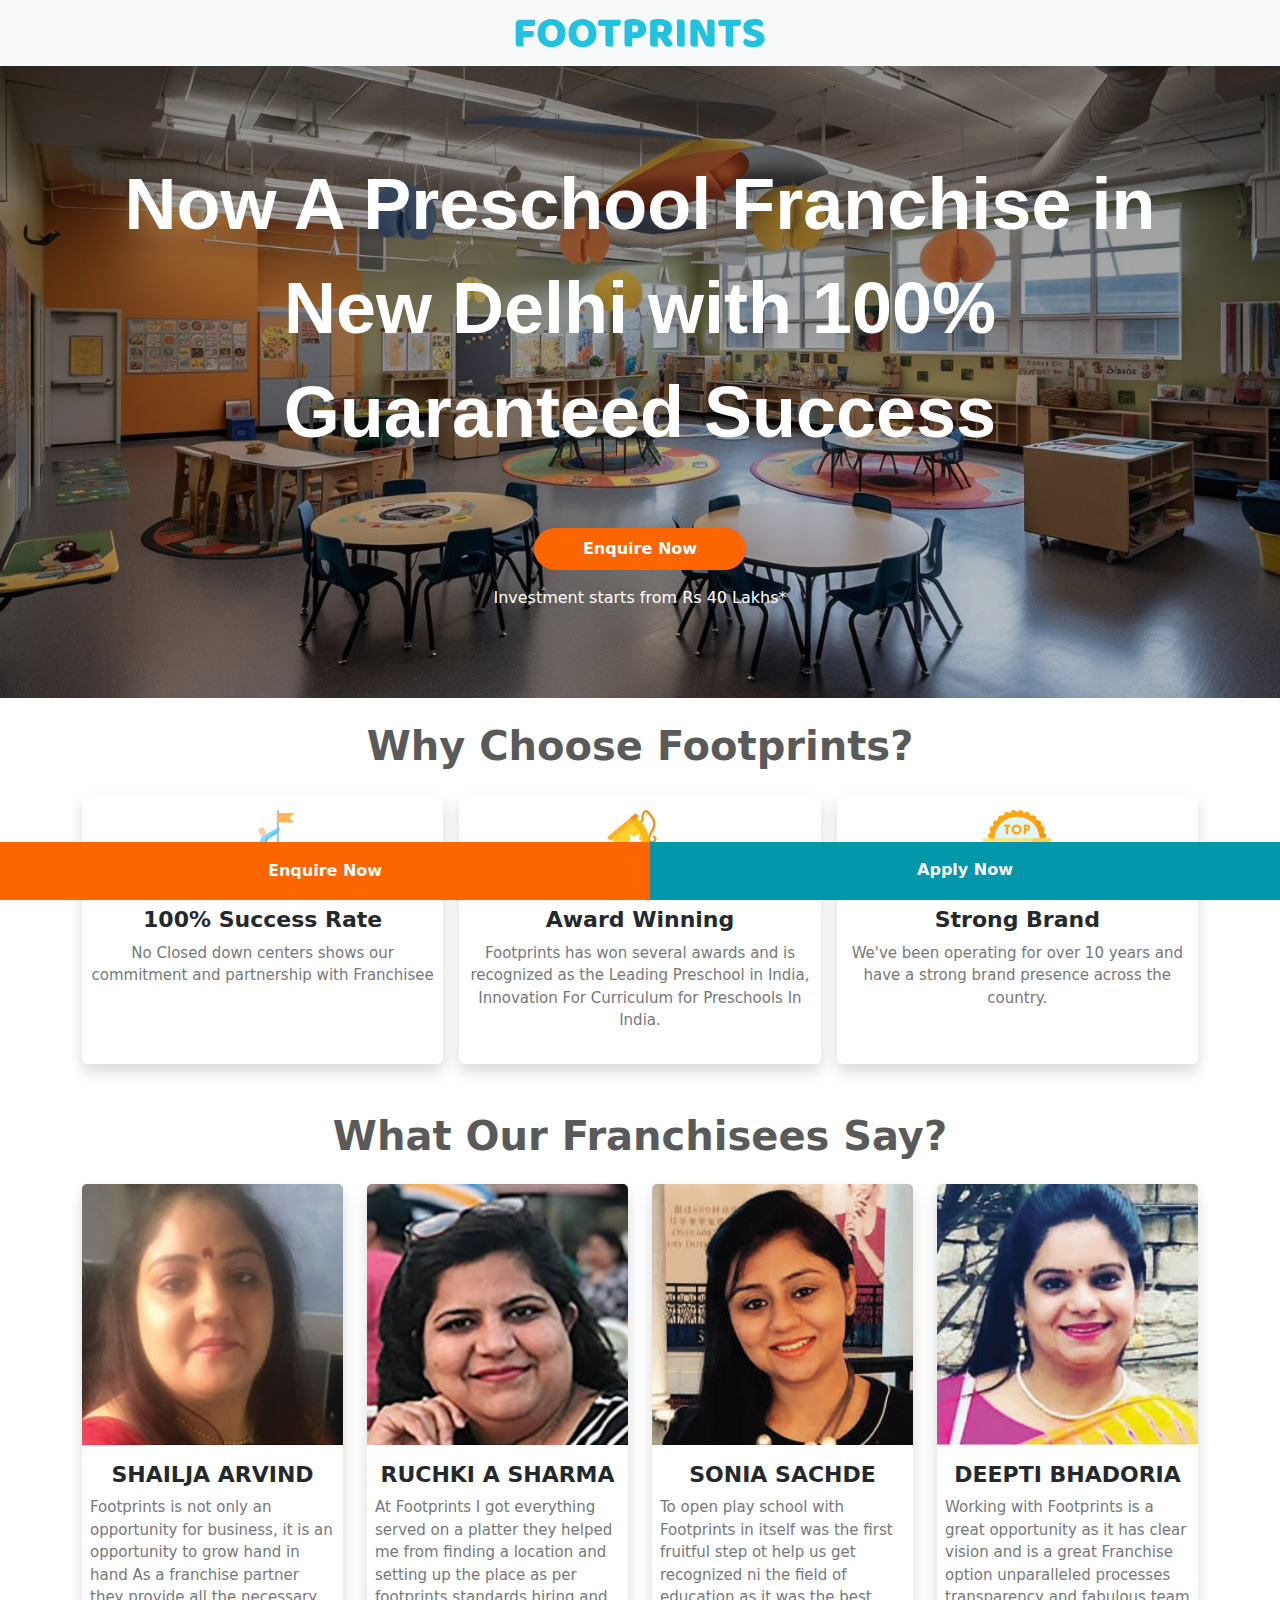
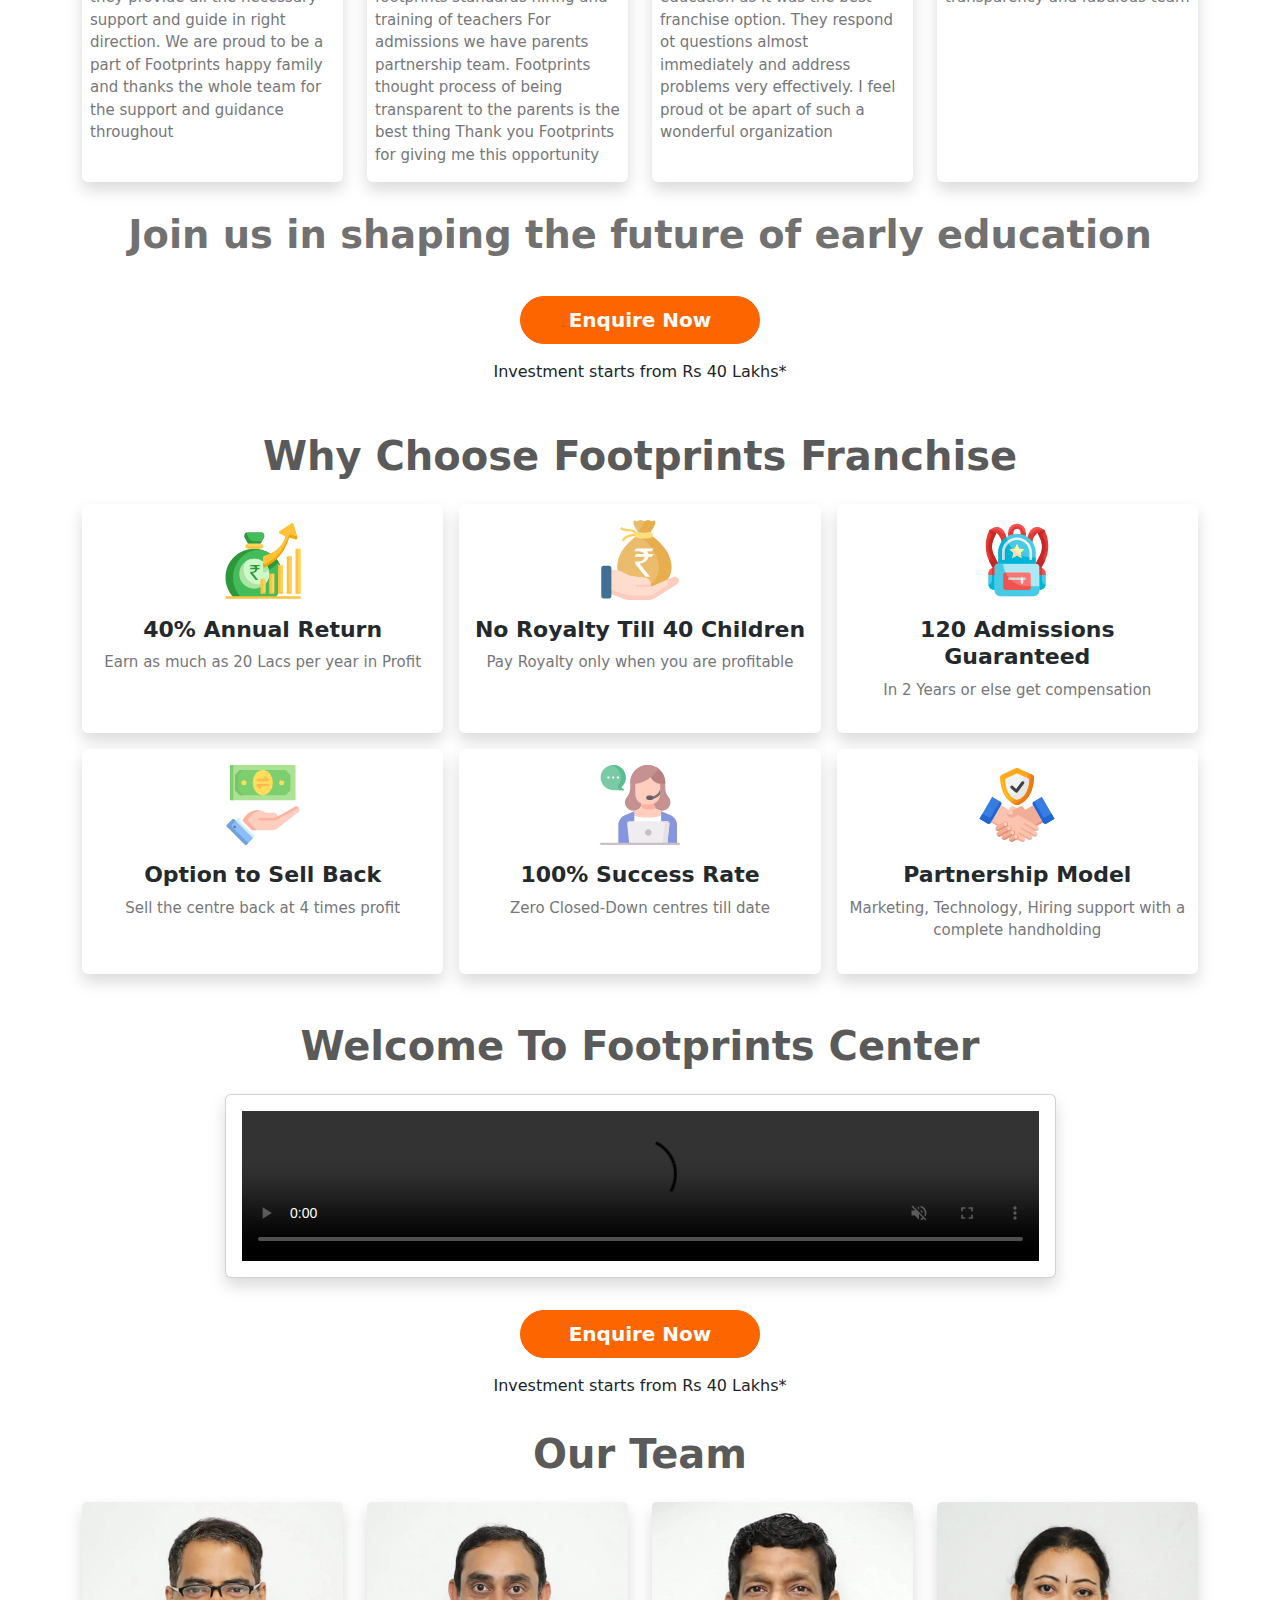
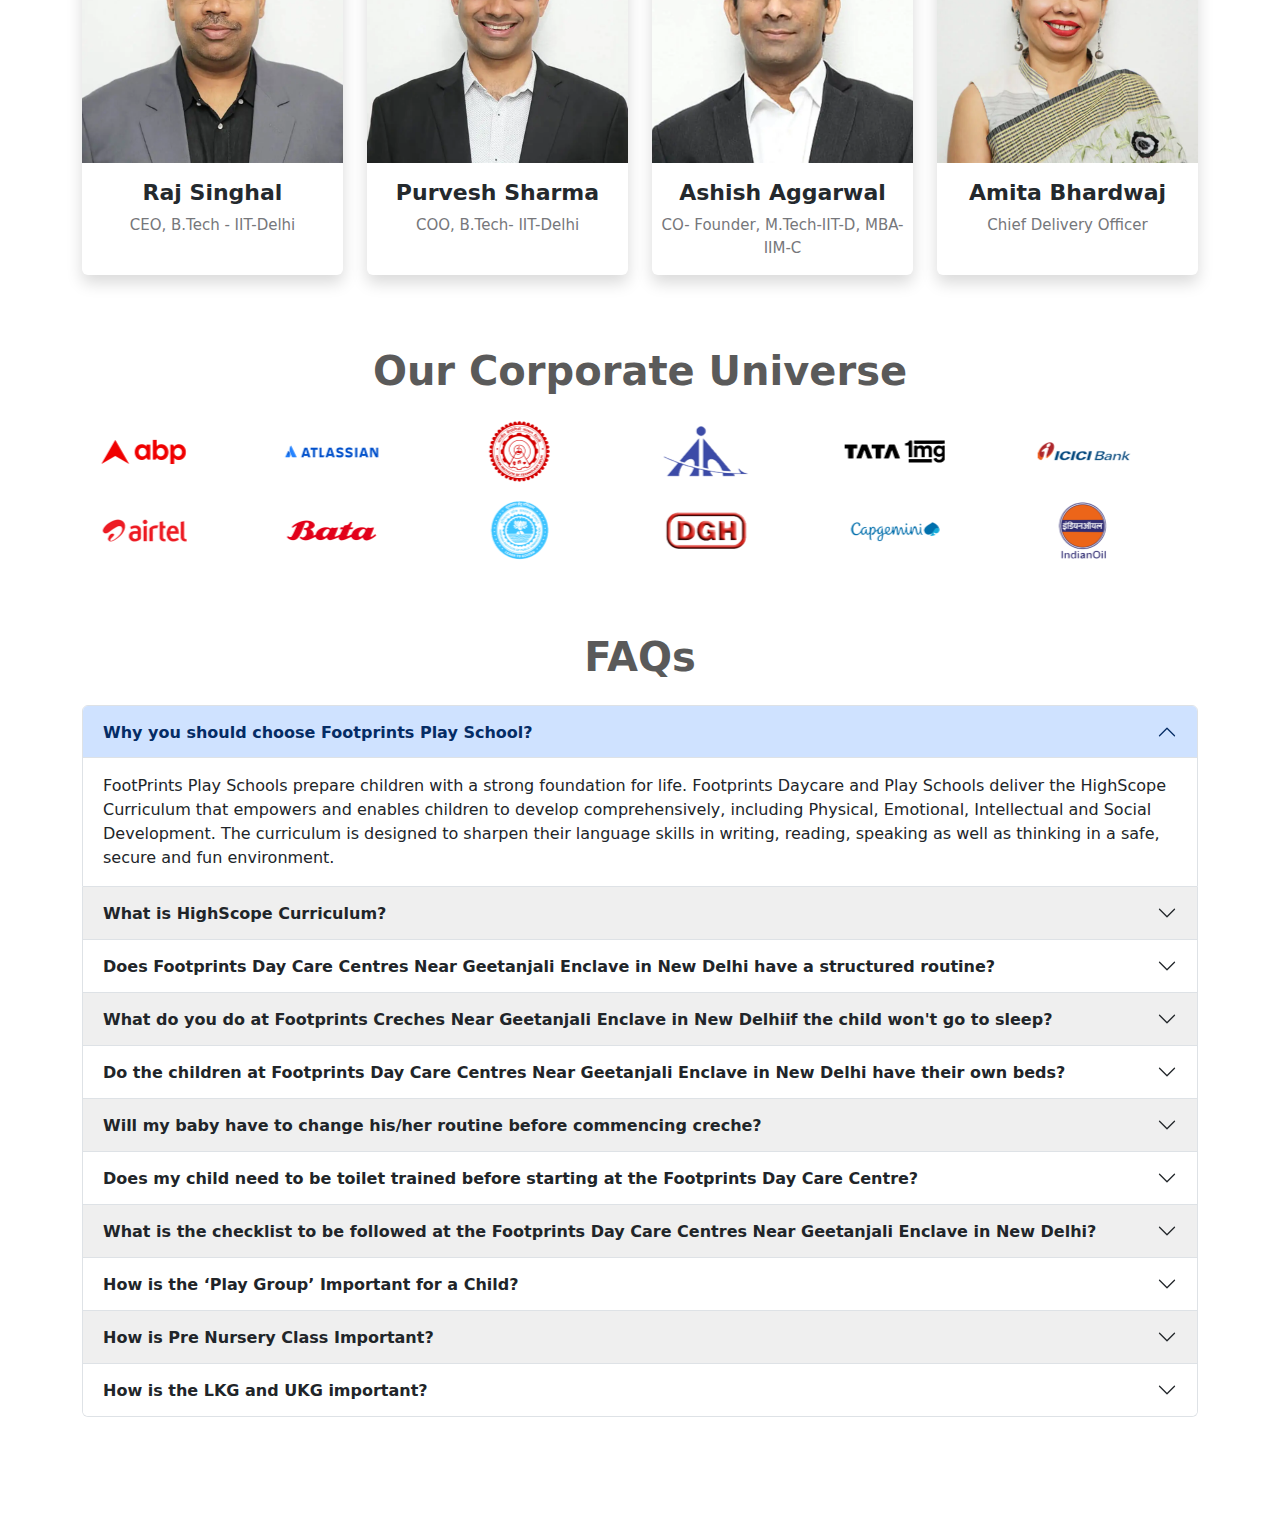
==== commit 547a97cc: "FAQ & Context Change" ====
--- a/page-1.html
+++ b/page-1.html
@@ -289,11 +289,11 @@
 </section>
 
 <!--  -->
-<section>
+<section class="py-5">
   <div class="container">
       <!--  -->
       <h3 class="title-text mb-4 text-center">Our Corporate Universe</h3>
-        <div class="row justify-content-center my-2 mb-5">
+        <div class="row justify-content-center my-2">
           <div class="col-12">
               <div class="tiny-slider arrow-round">
                 <div class="tiny-slider-inner" data-arrow="false" data-autoplay="true" data-dots="false" data-gutter="10" data-items-xl="6" data-items-lg="4" data-items-md="3" data-items-sm="3" data-items-xs="3">
@@ -369,6 +369,162 @@
   </div>
 </section>
 <!--  -->
+
+<!--  -->
+<section class="pb-5">
+  <div class="container">
+    <!--  -->
+    <h3 class="title-text mb-4 text-center">FAQs</h3>
+    <div class="accordion" id="accordionFaq">
+      <div class="accordion-item">
+        <h2 class="accordion-header">
+          <button class="accordion-button fw-bold" type="button" data-bs-toggle="collapse" data-bs-target="#collapseOne" aria-expanded="true" aria-controls="collapseOne">
+            Why you should choose Footprints Play School?
+          </button>
+        </h2>
+        <div id="collapseOne" class="accordion-collapse collapse show" data-bs-parent="#accordionFaq">
+          <div class="accordion-body">
+            FootPrints Play Schools prepare children with a strong foundation for life. Footprints Daycare and Play Schools deliver the HighScope Curriculum that empowers and enables children to develop comprehensively, including Physical, Emotional, Intellectual and Social Development. The curriculum is designed to sharpen their language skills in writing, reading, speaking as well as thinking in a safe, secure and fun environment.
+          </div>
+        </div>
+      </div>
+      <div class="accordion-item">
+        <h2 class="accordion-header">
+          <button class="accordion-button fw-bold collapsed" type="button" data-bs-toggle="collapse" data-bs-target="#collapseTwo" aria-expanded="false" aria-controls="collapseTwo">
+            What is HighScope Curriculum?
+          </button>
+        </h2>
+        <div id="collapseTwo" class="accordion-collapse collapse" data-bs-parent="#accordionFaq">
+          <div class="accordion-body">
+            HighScope Curriculum has been scientifically developed through research and development by the HighScope Foundation based in the US.
+            <br><br>
+            Based on contemporary findings of Human Brain Development, it is observed to produce children with significantly better Health, Employment and Relationships along with much lesser criminal records. Thus, it is considered world’s most recommended and successful preschool curriculum endorsed and adopted by thousands of preschools all over US, UK, EU and Asia for not just intellectual development but character building as well.
+          </div>
+        </div>
+      </div>
+      <div class="accordion-item">
+        <h2 class="accordion-header">
+          <button class="accordion-button fw-bold collapsed" type="button" data-bs-toggle="collapse" data-bs-target="#collapseFour" aria-expanded="false" aria-controls="collapseFour">
+            Does Footprints Day Care Centres Near Geetanjali Enclave in New Delhi have a structured routine?
+          </button>
+        </h2>
+        <div id="collapseFour" class="accordion-collapse collapse" data-bs-parent="#accordionFaq">
+          <div class="accordion-body">
+            Yes, Footprints Day Care Centres Near Geetanjali Enclave in New Delhi have a routine that is followed on a daily basis. In our centres, the staff is flexible, letting babies follow their own natural rhythms.
+            As children become older, the centres follow routines at certain times of the day and at other time
+          </div>
+        </div>
+      </div>
+      <div class="accordion-item">
+        <h2 class="accordion-header">
+          <button class="accordion-button fw-bold collapsed" type="button" data-bs-toggle="collapse" data-bs-target="#collapseFive" aria-expanded="false" aria-controls="collapseFive">
+            What do you do at Footprints Creches Near Geetanjali Enclave in New Delhiif the child won't go to sleep?
+          </button>
+        </h2>
+        <div id="collapseFive" class="accordion-collapse collapse" data-bs-parent="#accordionFaq">
+          <div class="accordion-body">
+            We won't force the child to go to sleep. We will take the child with us into the sleep room and keep him/her on our laps until s/he is ready to go to sleep. Sometimes, this can take a few days before the child feels comfortable enough to sleep.
+          </div>
+        </div>
+      </div>
+      <div class="accordion-item">
+        <h2 class="accordion-header">
+          <button class="accordion-button fw-bold collapsed" type="button" data-bs-toggle="collapse" data-bs-target="#collapseSix" aria-expanded="false" aria-controls="collapseSix">
+            Do the children at Footprints Day Care Centres Near Geetanjali Enclave in New Delhi have their own beds?
+          </button>
+        </h2>
+        <div id="collapseSix" class="accordion-collapse collapse" data-bs-parent="#accordionFaq">
+          <div class="accordion-body">
+            Yes, they do. It is ensured that each child is provided with his/her own bed. The beds are cleaned regularly so that hygiene standards of the centre are maintained.
+          </div>
+        </div>
+      </div>
+      <div class="accordion-item">
+        <h2 class="accordion-header">
+          <button class="accordion-button fw-bold collapsed" type="button" data-bs-toggle="collapse" data-bs-target="#collapseSeven" aria-expanded="false" aria-controls="collapseSeven">
+            Will my baby have to change his/her routine before commencing creche?
+          </button>
+        </h2>
+        <div id="collapseSeven" class="accordion-collapse collapse" data-bs-parent="#accordionFaq">
+          <div class="accordion-body">
+            No, absolutely not. We, at Footprints, will adapt to your baby’s routine. If your baby likes to sleep three times a day, we will facilitate this.
+            We will have a conversation with you before the baby joins our crèche and become familiar with the baby’s routine.
+          </div>
+        </div>
+      </div>
+      <div class="accordion-item">
+        <h2 class="accordion-header">
+          <button class="accordion-button fw-bold collapsed" type="button" data-bs-toggle="collapse" data-bs-target="#collapseEight" aria-expanded="false" aria-controls="collapseEight">
+            Does my child need to be toilet trained before starting at the Footprints Day Care Centre?
+          </button>
+        </h2>
+        <div id="collapseEight" class="accordion-collapse collapse" data-bs-parent="#accordionFaq">
+          <div class="accordion-body">
+            No, we do not set a specific age or time for your child to be toilet trained. Your child should only start toilet training when he/she is ready and shows a keen interest. Our staff is fully trained to support your child when he/she is ready and trains them for all their basic needs.
+          </div>
+        </div>
+      </div>
+      <div class="accordion-item">
+        <h2 class="accordion-header">
+          <button class="accordion-button fw-bold collapsed" type="button" data-bs-toggle="collapse" data-bs-target="#collapseNine" aria-expanded="false" aria-controls="collapseNine">
+            What is the checklist to be followed at the Footprints Day Care Centres Near Geetanjali Enclave in New Delhi?
+          </button>
+        </h2>
+        <div id="collapseNine" class="accordion-collapse collapse" data-bs-parent="#accordionFaq">
+          <div class="accordion-body">
+            <strong>The arrival checklist is as follows:</strong>
+            <br><br>★ Diapers, Wet wipes, Rash Cream
+            <br>★ 3 Pair of Clothes &amp; Under Garments
+            <br>★ 3 Milk Bottles, Formula Milk
+            <br>★ Sipper, Moisturizer, Towel
+            <br>★ All supplies in a Named Bag
+            <br>★ Transport: Please have child ready &amp; be there for pickup &amp; drop off on-time
+          </div>
+        </div>
+      </div>
+      <div class="accordion-item">
+        <h2 class="accordion-header">
+          <button class="accordion-button fw-bold collapsed" type="button" data-bs-toggle="collapse" data-bs-target="#collapseTen" aria-expanded="false" aria-controls="collapseTen">
+            How is the ‘Play Group’ Important for a Child?
+          </button>
+        </h2>
+        <div id="collapseTen" class="accordion-collapse collapse" data-bs-parent="#accordionFaq">
+          <div class="accordion-body">
+            This is a crucial time to develop their social skills along with their physical, emotional and intellectual development by engaging them in group activities that stimulate learning through all senses and whole body.
+          </div>
+        </div>
+      </div>
+      <div class="accordion-item">
+        <h2 class="accordion-header">
+          <button class="accordion-button fw-bold collapsed" type="button" data-bs-toggle="collapse" data-bs-target="#collapseEleven" aria-expanded="false" aria-controls="collapseEleven">
+            How is Pre Nursery Class Important?
+          </button>
+        </h2>
+        <div id="collapseEleven" class="accordion-collapse collapse" data-bs-parent="#accordionFaq">
+          <div class="accordion-body">
+            PreNursery is important as it is the preparation to go to school and engage in formal education. It helps children in preparing for the school better, e.g. following a common routine, communicating in a large group, paying attention for a longer span, eating on their own, making friends, looking after their bodily needs, etc. <br><br>
+            They are introduced to basic concepts such as counting, alphabets, colours, body parts, festivals, their introduction etc.
+          </div>
+        </div>
+      </div>
+      <div class="accordion-item">
+        <h2 class="accordion-header">
+          <button class="accordion-button fw-bold collapsed" type="button" data-bs-toggle="collapse" data-bs-target="#collapseTweleve" aria-expanded="false" aria-controls="collapseTweleve">
+            How is the LKG and UKG important?
+          </button>
+        </h2>
+        <div id="collapseTweleve" class="accordion-collapse collapse" data-bs-parent="#accordionFaq">
+          <div class="accordion-body">
+            The curriculum here is designed to sharpen children’s language skills in writing, reading, speaking as well as thinking in a safe, secure and fun surroundings. The stimulating environment helps children learn things faster. 
+            <br><br>KG is the step before a child gets into formal schools, therefore it’s critical that you as a parent choose a KG school that provides the appropriate foundation that generates interest in learning and creates a base in Mathematics, Language, Social &amp; Creative skills for a smooth evolution in Learning Journey.
+          </div>
+        </div>
+      </div>
+    </div>
+    <!--  -->
+</div>
+</section>
+<!--  -->
 <section class="footer mt-auto fixed-bottom">
         <div class="d-flex">
             <a href="#" class="btn btn-primary py-3 flex-fill text-white fw-semibold rounded-0">Enquire Now</a>
@@ -377,6 +533,9 @@
   </section>
 <!--  -->
 
+<script src="https://cdn.jsdelivr.net/npm/bootstrap@5.3.3/dist/js/bootstrap.bundle.min.js" integrity="sha384-YvpcrYf0tY3lHB60NNkmXc5s9fDVZLESaAA55NDzOxhy9GkcIdslK1eN7N6jIeHz" crossorigin="anonymous"></script>
+
+
 <script src="assets/vendor/tiny-slider/tiny-slider.js"></script>
 
 <script src="assets/js/custom.js"></script>
--- a/style.css
+++ b/style.css
@@ -108,16 +108,20 @@
 
   .tns-item {
     width: calc(5%);
-}
-.tns-item .container {
-  margin-bottom: 14px;
-}
-.join-us {
-  font-size:2.4em;
-  font-weight: 700;
-  color: #717171;
-  margin-top: 10px;
-  margin-bottom: 0;
+  }
+  .tns-item .container {
+    margin-bottom: 14px;
+  }
+  .join-us {
+    font-size:2.4em;
+    font-weight: 700;
+    color: #717171;
+    margin-top: 10px;
+    margin-bottom: 0;
+  }
+
+  .accordion-item:nth-child(even) .accordion-header .accordion-button {
+    background: #efefef;
 }
 
    /* X-Small devices (portrait phones, less than 576px)
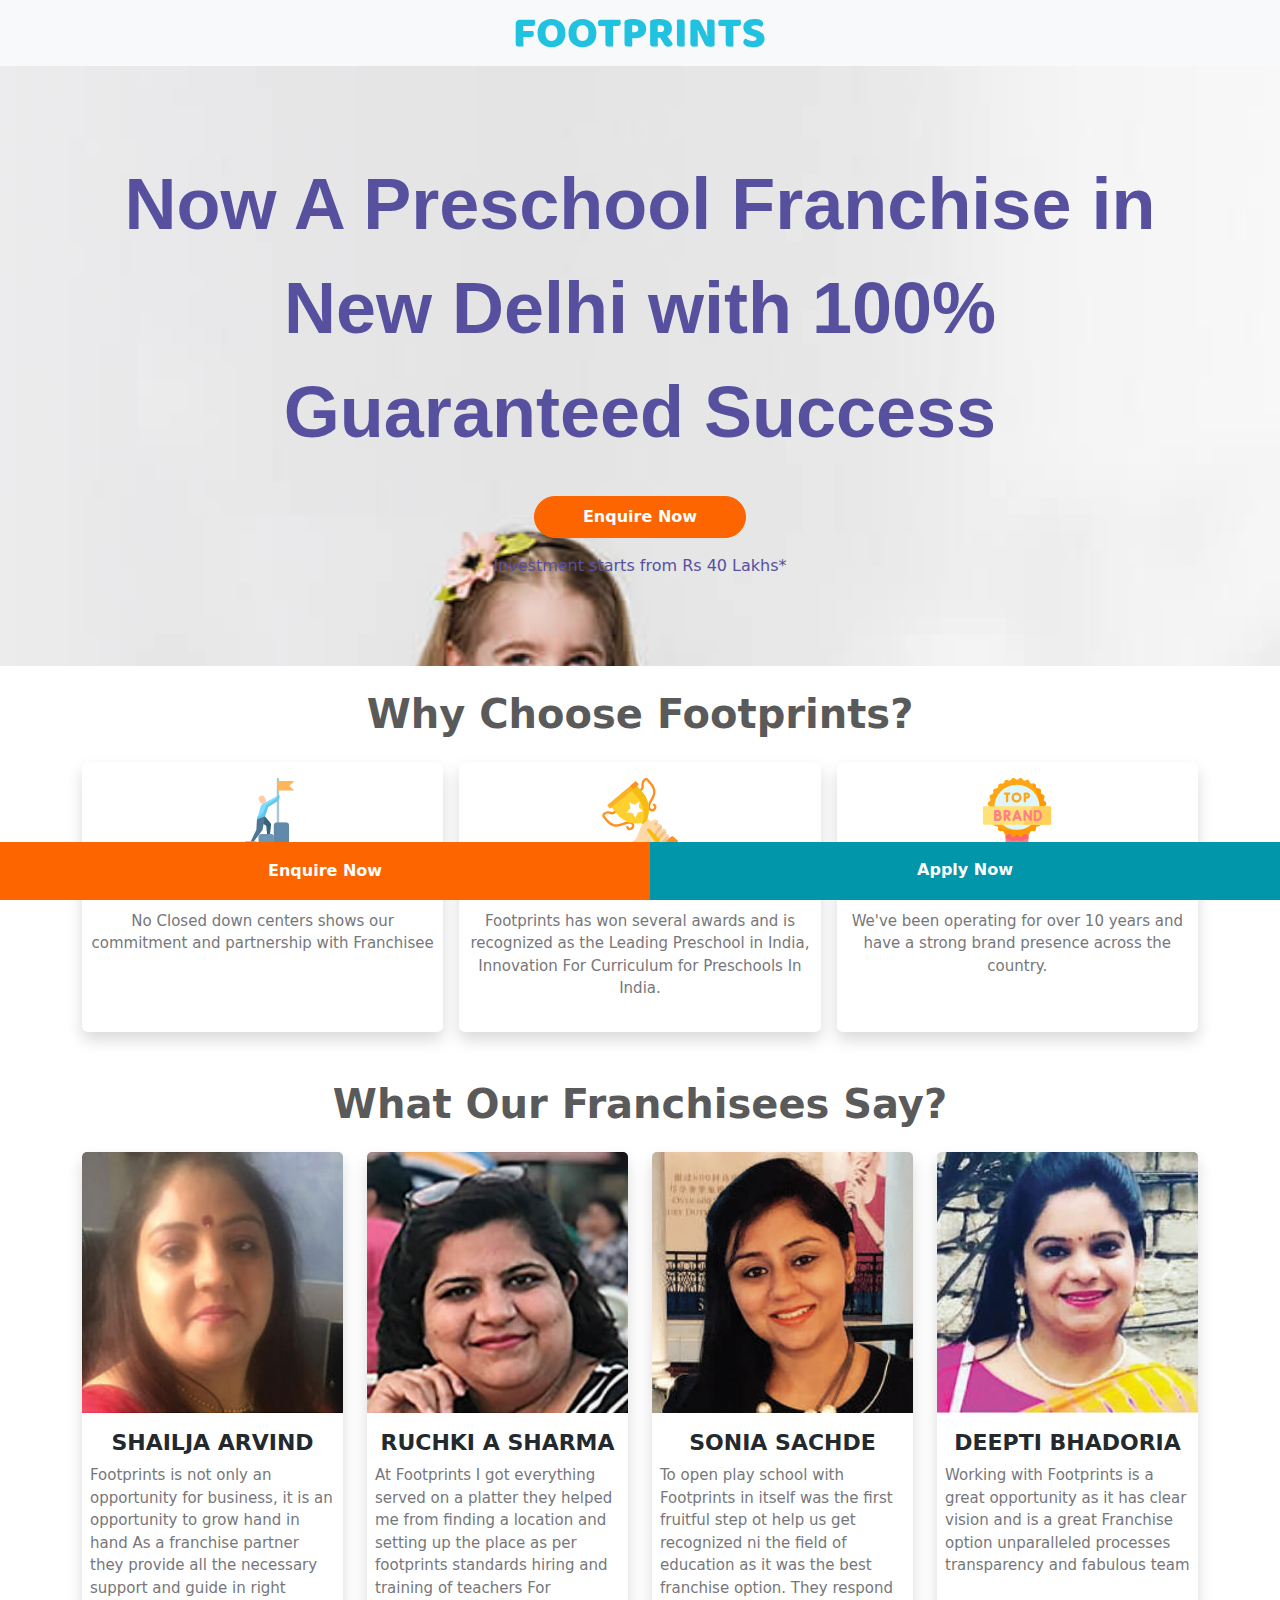
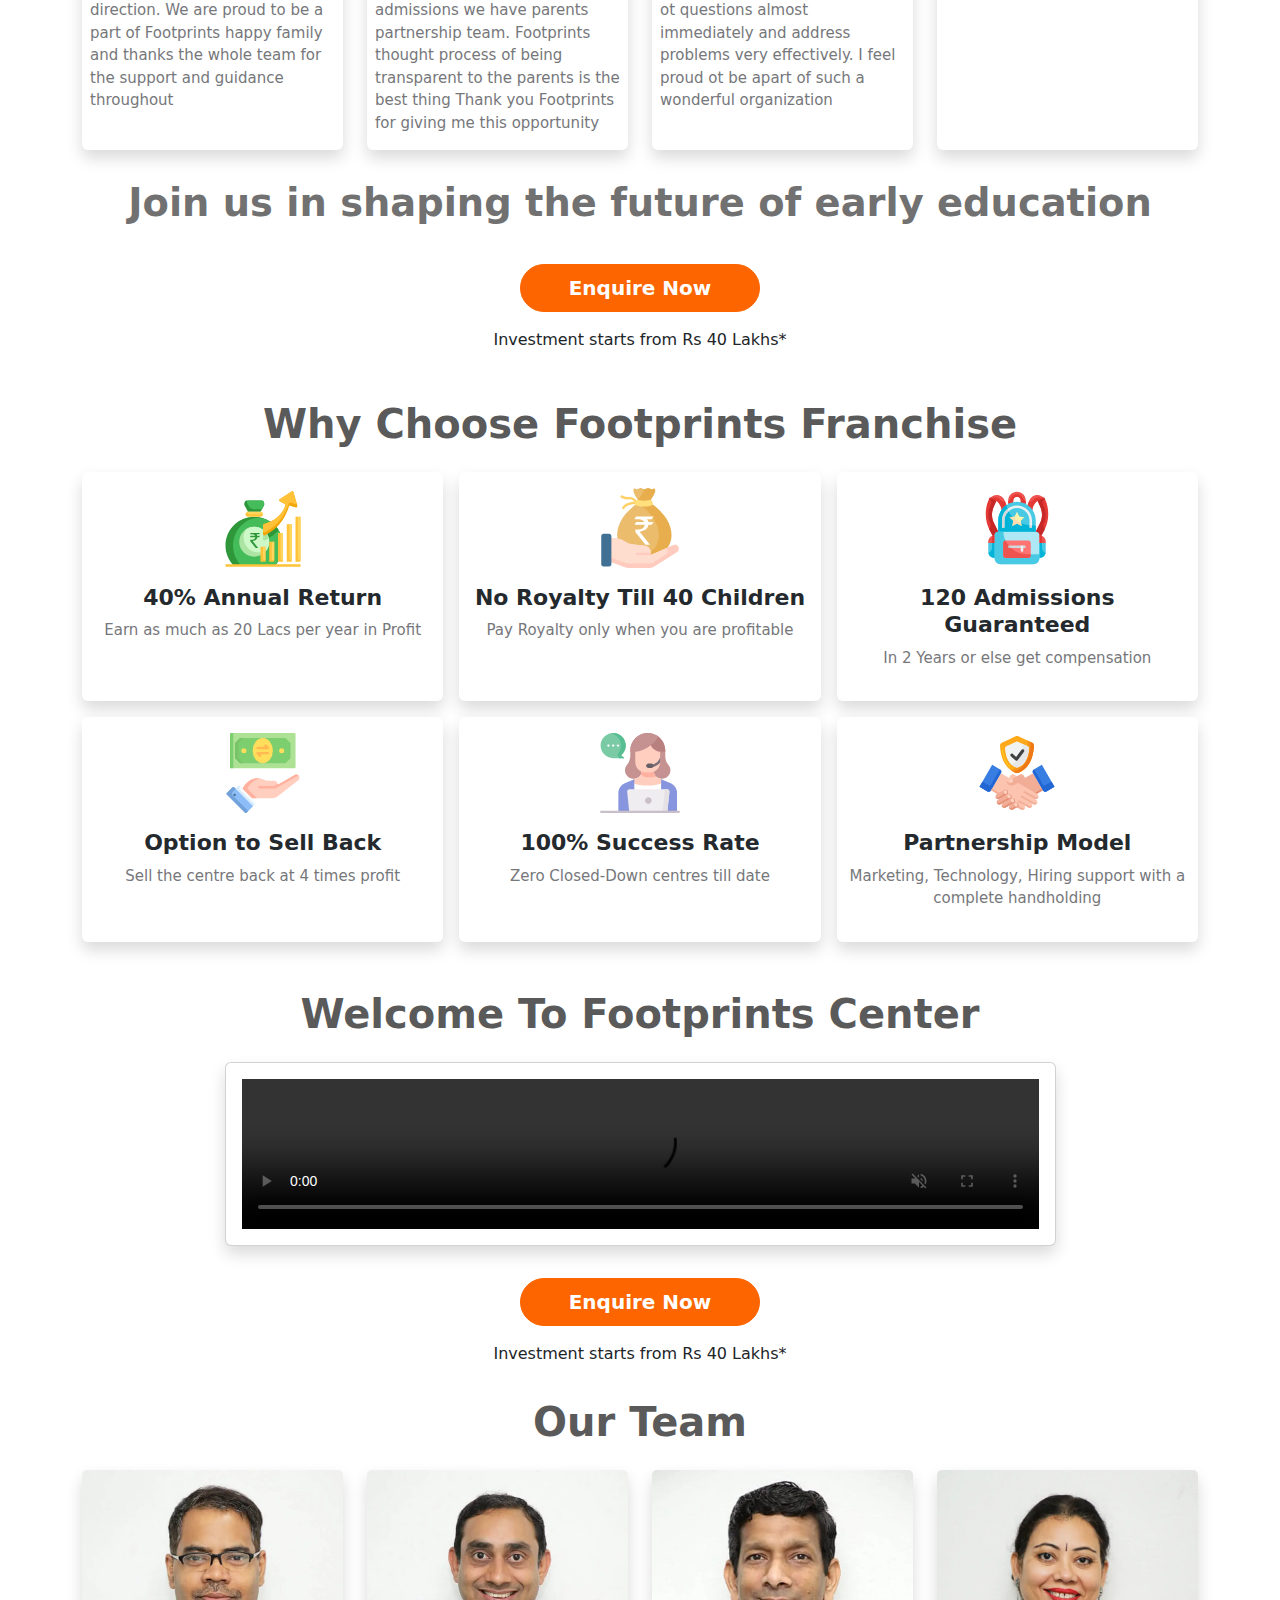
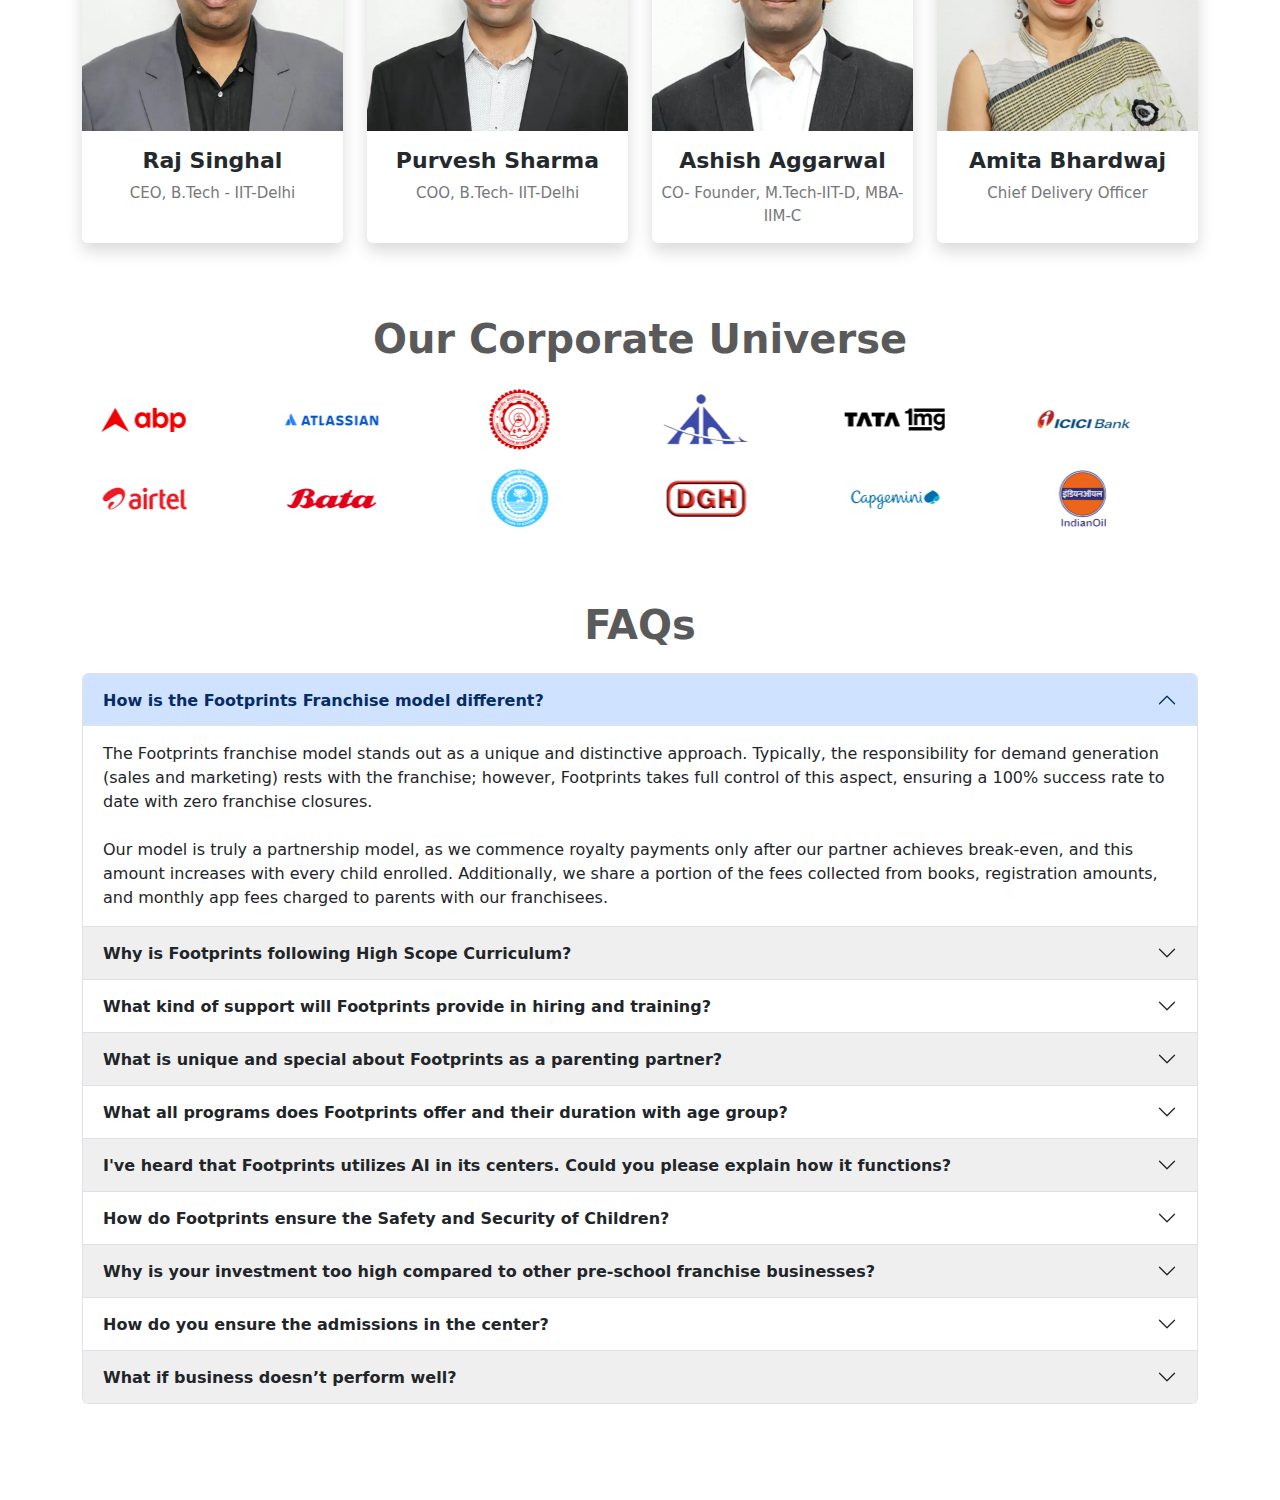
==== commit 7d17b7bf: "FAQ Updated" ====
--- a/page-1.html
+++ b/page-1.html
@@ -379,144 +379,158 @@
       <div class="accordion-item">
         <h2 class="accordion-header">
           <button class="accordion-button fw-bold" type="button" data-bs-toggle="collapse" data-bs-target="#collapseOne" aria-expanded="true" aria-controls="collapseOne">
-            Why you should choose Footprints Play School?
+            How is the Footprints Franchise model different?
           </button>
         </h2>
         <div id="collapseOne" class="accordion-collapse collapse show" data-bs-parent="#accordionFaq">
           <div class="accordion-body">
-            FootPrints Play Schools prepare children with a strong foundation for life. Footprints Daycare and Play Schools deliver the HighScope Curriculum that empowers and enables children to develop comprehensively, including Physical, Emotional, Intellectual and Social Development. The curriculum is designed to sharpen their language skills in writing, reading, speaking as well as thinking in a safe, secure and fun environment.
+            The Footprints franchise model stands out as a unique and distinctive approach. Typically, the responsibility for demand generation (sales and marketing) rests with the franchise; however, Footprints takes full control of this aspect, ensuring a 100% success rate to date with zero franchise closures. <br><br>
+            Our model is truly a partnership model, as we commence royalty payments only after our partner achieves break-even, and this amount increases with every child enrolled. Additionally, we share a portion of the fees collected from books, registration amounts, and monthly app fees charged to parents with our franchisees.
           </div>
         </div>
       </div>
       <div class="accordion-item">
         <h2 class="accordion-header">
           <button class="accordion-button fw-bold collapsed" type="button" data-bs-toggle="collapse" data-bs-target="#collapseTwo" aria-expanded="false" aria-controls="collapseTwo">
-            What is HighScope Curriculum?
+            Why is Footprints following High Scope Curriculum?
           </button>
         </h2>
         <div id="collapseTwo" class="accordion-collapse collapse" data-bs-parent="#accordionFaq">
           <div class="accordion-body">
-            HighScope Curriculum has been scientifically developed through research and development by the HighScope Foundation based in the US.
+            As research indicates, 90% of brain development occurs by the age of 6, making the choice of curriculum extremely critical for nurturing young minds. HighScope, a Michigan-based company, has been dedicated to developing early years curriculum for over 70 years. Their extensive data reveals that children who have undergone this curriculum exhibit higher employment rates, lower divorce rates, reduced crime rates, and more. Currently employed by over 50,000 preschools in 20+ countries, HighScope is a globally recognized choice. <br>
+            <br>
+            Rather than opting for a locally developed curriculum, Footprints has embraced the sole research-based curriculum, recognizing the long-term benefits it brings to the holistic development of young minds.
+          </div>
+        </div>
+      </div>
+      <div class="accordion-item">
+        <h2 class="accordion-header">
+          <button class="accordion-button fw-bold collapsed" type="button" data-bs-toggle="collapse" data-bs-target="#collapseFour" aria-expanded="false" aria-controls="collapseFour">
+            What kind of support will Footprints provide in hiring and training?
+          </button>
+        </h2>
+        <div id="collapseFour" class="accordion-collapse collapse" data-bs-parent="#accordionFaq">
+          <div class="accordion-body">
+            Footprints is your dedicated partner in talent acquisition and development. This encompasses the provision of candidate resumes, facilitating initial discussions with potential candidates, and aiding in the shortlisting process. Moreover, comprehensive business training is offered to both the Founder and the Centre Directress. It is noteworthy that the final approval in this process is also managed by Footprints. A comprehensive training program for teachers involves several key components, including pre-launch and post-launch.
+          </div>
+        </div>
+      </div>
+      <div class="accordion-item">
+        <h2 class="accordion-header">
+          <button class="accordion-button fw-bold collapsed" type="button" data-bs-toggle="collapse" data-bs-target="#collapseFive" aria-expanded="false" aria-controls="collapseFive">
+            What is unique and special about Footprints as a parenting partner?
+          </button>
+        </h2>
+        <div id="collapseFive" class="accordion-collapse collapse" data-bs-parent="#accordionFaq">
+          <div class="accordion-body">
+            <ul class="text-muted ml-1">
+              <li>State-of-the-art technology features such as the Black Box, Live CCTV surveillance, mobile updates, and a user-friendly self-service portal are incorporated.</li>
+              <li>Parent policies are inspired by Amazon's customer-centric approach, offering a 15-day refund policy and a 'don't pay if not satisfied' guarantee.</li>
+              <li>Our infrastructure prioritizes child safety with features such as finger-safe equipment, soft paneling, and secure flooring. Furthermore, our commitment to safety is reflected in an all-female staff.</li>
+              <li>Experience world-class care with our exceptional adult-child ratio.</li>
+              <li>Nutritious food plays a crucial role in child development.</li>
+              <li>Customer support </li>
+              </ul>
+          </div>
+        </div>
+      </div>
+      <div class="accordion-item">
+        <h2 class="accordion-header">
+          <button class="accordion-button fw-bold collapsed" type="button" data-bs-toggle="collapse" data-bs-target="#collapseSix" aria-expanded="false" aria-controls="collapseSix">
+            What all programs does Footprints offer and their duration with age group?
+          </button>
+        </h2>
+        <div id="collapseSix" class="accordion-collapse collapse" data-bs-parent="#accordionFaq">
+          <div class="accordion-body">
+            Footprints broadly offers 3 programs- Pre-School, Day-care and After School Programs.
             <br><br>
-            Based on contemporary findings of Human Brain Development, it is observed to produce children with significantly better Health, Employment and Relationships along with much lesser criminal records. Thus, it is considered world’s most recommended and successful preschool curriculum endorsed and adopted by thousands of preschools all over US, UK, EU and Asia for not just intellectual development but character building as well.
-          </div>
-        </div>
-      </div>
-      <div class="accordion-item">
-        <h2 class="accordion-header">
-          <button class="accordion-button fw-bold collapsed" type="button" data-bs-toggle="collapse" data-bs-target="#collapseFour" aria-expanded="false" aria-controls="collapseFour">
-            Does Footprints Day Care Centres Near Geetanjali Enclave in New Delhi have a structured routine?
-          </button>
-        </h2>
-        <div id="collapseFour" class="accordion-collapse collapse" data-bs-parent="#accordionFaq">
-          <div class="accordion-body">
-            Yes, Footprints Day Care Centres Near Geetanjali Enclave in New Delhi have a routine that is followed on a daily basis. In our centres, the staff is flexible, letting babies follow their own natural rhythms.
-            As children become older, the centres follow routines at certain times of the day and at other time
-          </div>
-        </div>
-      </div>
-      <div class="accordion-item">
-        <h2 class="accordion-header">
-          <button class="accordion-button fw-bold collapsed" type="button" data-bs-toggle="collapse" data-bs-target="#collapseFive" aria-expanded="false" aria-controls="collapseFive">
-            What do you do at Footprints Creches Near Geetanjali Enclave in New Delhiif the child won't go to sleep?
-          </button>
-        </h2>
-        <div id="collapseFive" class="accordion-collapse collapse" data-bs-parent="#accordionFaq">
-          <div class="accordion-body">
-            We won't force the child to go to sleep. We will take the child with us into the sleep room and keep him/her on our laps until s/he is ready to go to sleep. Sometimes, this can take a few days before the child feels comfortable enough to sleep.
-          </div>
-        </div>
-      </div>
-      <div class="accordion-item">
-        <h2 class="accordion-header">
-          <button class="accordion-button fw-bold collapsed" type="button" data-bs-toggle="collapse" data-bs-target="#collapseSix" aria-expanded="false" aria-controls="collapseSix">
-            Do the children at Footprints Day Care Centres Near Geetanjali Enclave in New Delhi have their own beds?
-          </button>
-        </h2>
-        <div id="collapseSix" class="accordion-collapse collapse" data-bs-parent="#accordionFaq">
-          <div class="accordion-body">
-            Yes, they do. It is ensured that each child is provided with his/her own bed. The beds are cleaned regularly so that hygiene standards of the centre are maintained.
+            Preschool comprises of:<br><br>
+            <ul class="text-muted ml-1">
+              <li>Infants (6 Months - 1 Years)</li>
+              <li>Toddlers (1 Years — 2 Years)</li>
+              <li>Playgroup (2 Years — 3 years)</li>
+              <li>Pre-Nursery (3 Years — 4 years)</li>
+              <li>LKG (4 Years — 5 years)</li>
+              <li>UKG (5 Years — 6 years)</li>
+              <li>After School (6 Years - 8 Years)</li>
+              </ul>
           </div>
         </div>
       </div>
       <div class="accordion-item">
         <h2 class="accordion-header">
           <button class="accordion-button fw-bold collapsed" type="button" data-bs-toggle="collapse" data-bs-target="#collapseSeven" aria-expanded="false" aria-controls="collapseSeven">
-            Will my baby have to change his/her routine before commencing creche?
+            I've heard that Footprints utilizes AI in its centers. Could you please explain how it functions?
           </button>
         </h2>
         <div id="collapseSeven" class="accordion-collapse collapse" data-bs-parent="#accordionFaq">
           <div class="accordion-body">
-            No, absolutely not. We, at Footprints, will adapt to your baby’s routine. If your baby likes to sleep three times a day, we will facilitate this.
-            We will have a conversation with you before the baby joins our crèche and become familiar with the baby’s routine.
+            As a technology-driven childcare provider, we prioritize the use of advanced tools to enhance parental engagement. We have integrated AI for primarily two purposes:
+            <br><br>
+            <ol class="text-muted ml-2">
+              <li>Analyzing video feeds to verify the presence of an adult in specific rooms, ensuring heightened control.</li>
+              <li>Optimizing the delivery of lesson plans for a more effective educational experience.</li>
+            </ol>
           </div>
         </div>
       </div>
       <div class="accordion-item">
         <h2 class="accordion-header">
           <button class="accordion-button fw-bold collapsed" type="button" data-bs-toggle="collapse" data-bs-target="#collapseEight" aria-expanded="false" aria-controls="collapseEight">
-            Does my child need to be toilet trained before starting at the Footprints Day Care Centre?
+            How do Footprints ensure the Safety and Security of Children?
           </button>
         </h2>
         <div id="collapseEight" class="accordion-collapse collapse" data-bs-parent="#accordionFaq">
           <div class="accordion-body">
-            No, we do not set a specific age or time for your child to be toilet trained. Your child should only start toilet training when he/she is ready and shows a keen interest. Our staff is fully trained to support your child when he/she is ready and trains them for all their basic needs.
+            <ul class="text-muted ml-1">
+              <li>All Female Staff</li>
+              <li>CCTV Surveillance</li>
+              <li>World Class Adult-to-Child Ratio</li>
+              <li>Background and Police verification of each staff</li>
+              <li>Visitors' app to capture details of every visitor</li>
+              <li>Biometric access for restricted entry</li>
+              <li>Grade-A Infrastructure with child safe flooring and soft paneling on walls. </li>
+              </ul>
           </div>
         </div>
       </div>
       <div class="accordion-item">
         <h2 class="accordion-header">
           <button class="accordion-button fw-bold collapsed" type="button" data-bs-toggle="collapse" data-bs-target="#collapseNine" aria-expanded="false" aria-controls="collapseNine">
-            What is the checklist to be followed at the Footprints Day Care Centres Near Geetanjali Enclave in New Delhi?
+            Why is your investment too high compared to other pre-school franchise businesses?
           </button>
         </h2>
         <div id="collapseNine" class="accordion-collapse collapse" data-bs-parent="#accordionFaq">
           <div class="accordion-body">
-            <strong>The arrival checklist is as follows:</strong>
-            <br><br>★ Diapers, Wet wipes, Rash Cream
-            <br>★ 3 Pair of Clothes &amp; Under Garments
-            <br>★ 3 Milk Bottles, Formula Milk
-            <br>★ Sipper, Moisturizer, Towel
-            <br>★ All supplies in a Named Bag
-            <br>★ Transport: Please have child ready &amp; be there for pickup &amp; drop off on-time
+            Unlike most franchisors we don’t keep any hidden component of investment. We also include rental deposits to the landlord, brokerage to broker, pre launch expenses and most importantly, first year deficit, as during that time your expenses will be higher than revenue.
           </div>
         </div>
       </div>
       <div class="accordion-item">
         <h2 class="accordion-header">
           <button class="accordion-button fw-bold collapsed" type="button" data-bs-toggle="collapse" data-bs-target="#collapseTen" aria-expanded="false" aria-controls="collapseTen">
-            How is the ‘Play Group’ Important for a Child?
+            How do you ensure the admissions in the center?
           </button>
         </h2>
         <div id="collapseTen" class="accordion-collapse collapse" data-bs-parent="#accordionFaq">
           <div class="accordion-body">
-            This is a crucial time to develop their social skills along with their physical, emotional and intellectual development by engaging them in group activities that stimulate learning through all senses and whole body.
+            Footprints do the marketing for the centers. We have an in-house digital marketing team, we generate leads through online digital platforms and we have an admission support team (trained sales people) to nurture those leads and then they schedule visits to the center.
+            <br><br>
+            Along with that, we provide a written contractual guarantee of minimum 120 admissions within 2 years, failing which, we will pay compensation against each shortfall.
           </div>
         </div>
       </div>
       <div class="accordion-item">
         <h2 class="accordion-header">
           <button class="accordion-button fw-bold collapsed" type="button" data-bs-toggle="collapse" data-bs-target="#collapseEleven" aria-expanded="false" aria-controls="collapseEleven">
-            How is Pre Nursery Class Important?
+            What if business doesn’t perform well?
           </button>
         </h2>
         <div id="collapseEleven" class="accordion-collapse collapse" data-bs-parent="#accordionFaq">
           <div class="accordion-body">
-            PreNursery is important as it is the preparation to go to school and engage in formal education. It helps children in preparing for the school better, e.g. following a common routine, communicating in a large group, paying attention for a longer span, eating on their own, making friends, looking after their bodily needs, etc. <br><br>
-            They are introduced to basic concepts such as counting, alphabets, colours, body parts, festivals, their introduction etc.
-          </div>
-        </div>
-      </div>
-      <div class="accordion-item">
-        <h2 class="accordion-header">
-          <button class="accordion-button fw-bold collapsed" type="button" data-bs-toggle="collapse" data-bs-target="#collapseTweleve" aria-expanded="false" aria-controls="collapseTweleve">
-            How is the LKG and UKG important?
-          </button>
-        </h2>
-        <div id="collapseTweleve" class="accordion-collapse collapse" data-bs-parent="#accordionFaq">
-          <div class="accordion-body">
-            The curriculum here is designed to sharpen children’s language skills in writing, reading, speaking as well as thinking in a safe, secure and fun surroundings. The stimulating environment helps children learn things faster. 
-            <br><br>KG is the step before a child gets into formal schools, therefore it’s critical that you as a parent choose a KG school that provides the appropriate foundation that generates interest in learning and creates a base in Mathematics, Language, Social &amp; Creative skills for a smooth evolution in Learning Journey.
+            Risk is there in every business, but we ensure the safety of founders' investment in our franchise model.
+            Firstly, we have a dedicated team to grow your business as our profit is also associated with your centers’ performance.
+            Secondly, we provide a written contractual guarantee of 2 year buy back if you do not see the potential in our model at the end of 2nd year.
           </div>
         </div>
       </div>
--- a/style.css
+++ b/style.css
@@ -74,11 +74,11 @@
     top: 2px;
   }
   .masthead {
-    padding-top: 6.5rem;
-    padding-bottom: 4.5rem;
+    padding-top: 3.5rem;
+    padding-bottom: 17.5rem;
     text-align: center;
-    color: #fff;
-    background:linear-gradient(to bottom, rgb(0 0 0 / 44%) 0%, rgb(0 0 0 / 18%) 100%), url("assets/playroom-m.jpg");
+    color: #56509f;
+    background:linear-gradient(to bottom, rgb(0 0 0 / 0%) 0%, rgb(0 0 0 / 0%) 100%), url("assets/main-img-m.jpg");
     background-repeat: no-repeat;
     background-attachment: scroll;
     background-position: center center;
@@ -99,7 +99,7 @@
   }
 
   .masthead.hero-img{
-    background:linear-gradient(to bottom, rgb(0 0 0 / 44%) 0%, rgb(0 0 0 / 18%) 100%), url("assets/franchise-banner-2.jpeg");
+    background:linear-gradient(to bottom, rgb(0 0 0 / 0%) 0%, rgb(0 0 0 / 0%) 100%), url("assets/main-img-min.jpg");
     background-repeat: no-repeat;
     background-attachment: scroll;
     background-position: center center;
@@ -132,7 +132,7 @@
     .masthead {
       padding-top: 17rem;
       padding-bottom: 12.5rem;
-      background:linear-gradient(to bottom, rgb(0 0 0 / 44%) 0%, rgb(0 0 0 / 18%) 100%), url("assets/playroom-m.jpg");
+      background:linear-gradient(to bottom, rgb(0 0 0 / 44%) 0%, rgb(0 0 0 / 18%) 100%), url("assets/main-img-m.jpg");
     }
 
    }
@@ -142,7 +142,7 @@
     .masthead {
       padding-top: 6.5rem;
       padding-bottom: 4.5rem;
-      background:linear-gradient(to bottom, rgb(0 0 0 / 44%) 0%, rgb(0 0 0 / 18%) 100%), url("assets/playroom-l.jpg");
+      background:linear-gradient(to bottom, rgb(0 0 0 / 44%) 0%, rgb(0 0 0 / 18%) 100%), url("assets/main-img-d.jpg");
       background-repeat: no-repeat;
       background-attachment: scroll;
       background-position: center center;
@@ -158,7 +158,7 @@
       font-size: 4.5rem;
       font-weight: 700;
       line-height: 6.5rem;
-      margin-bottom: 4rem;
+      margin-bottom: 2rem;
     }    
    }
   
@@ -170,7 +170,7 @@
     .masthead {
       padding-top: 6.5rem;
       padding-bottom: 4.5rem;
-      background:linear-gradient(to bottom, rgb(0 0 0 / 44%) 0%, rgb(0 0 0 / 18%) 100%), url("assets/playroom-l.jpg");
+      background:linear-gradient(to bottom, rgb(0 0 0 / 44%) 0%, rgb(0 0 0 / 18%) 100%), url("assets/main-img-d.jpg");
     }
    }
   
@@ -178,13 +178,20 @@
   @media (min-width: 1400px) { 
     .masthead {
       padding-top: 6.5rem;
-      padding-bottom: 4.5rem;
-      background:linear-gradient(to bottom, rgb(0 0 0 / 44%) 0%, rgb(0 0 0 / 18%) 100%), url("assets/playroom-l.jpg");
+      padding-bottom: 15.5rem;
+      background:linear-gradient(to bottom, rgb(0 0 0 / 0%) 0%, rgb(0 0 0 / 0%) 100%), url("assets/main-img-d.jpg");
       background-repeat: no-repeat;
       background-attachment: scroll;
       background-position: center center;
       background-size: cover;
     }
+    .masthead.hero-img{
+      background:linear-gradient(to bottom, rgb(0 0 0 / 0%) 0%, rgb(0 0 0 / 0%) 100%), url("assets/main-img-d.jpg");
+      background-repeat: no-repeat;
+      background-attachment: scroll;
+      background-position: center center;
+      background-size: cover;
+    }
    }
   
 
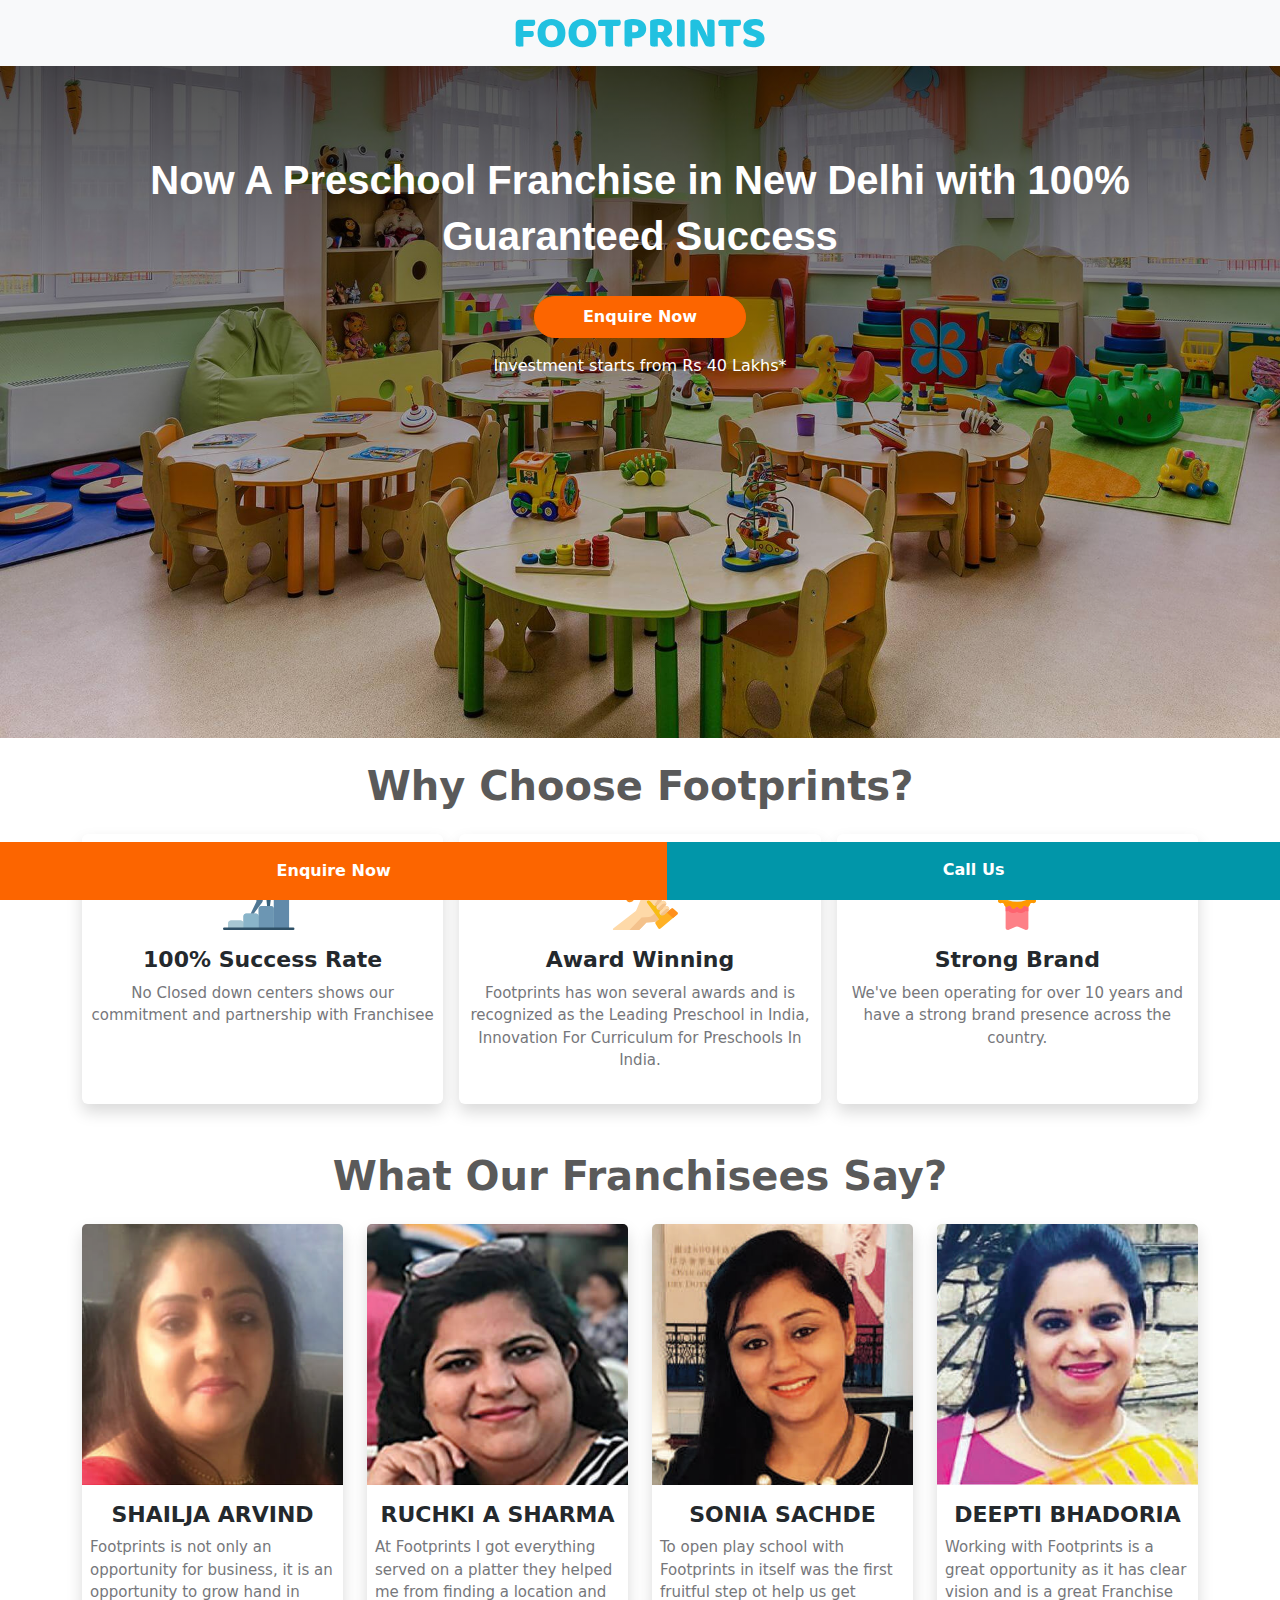
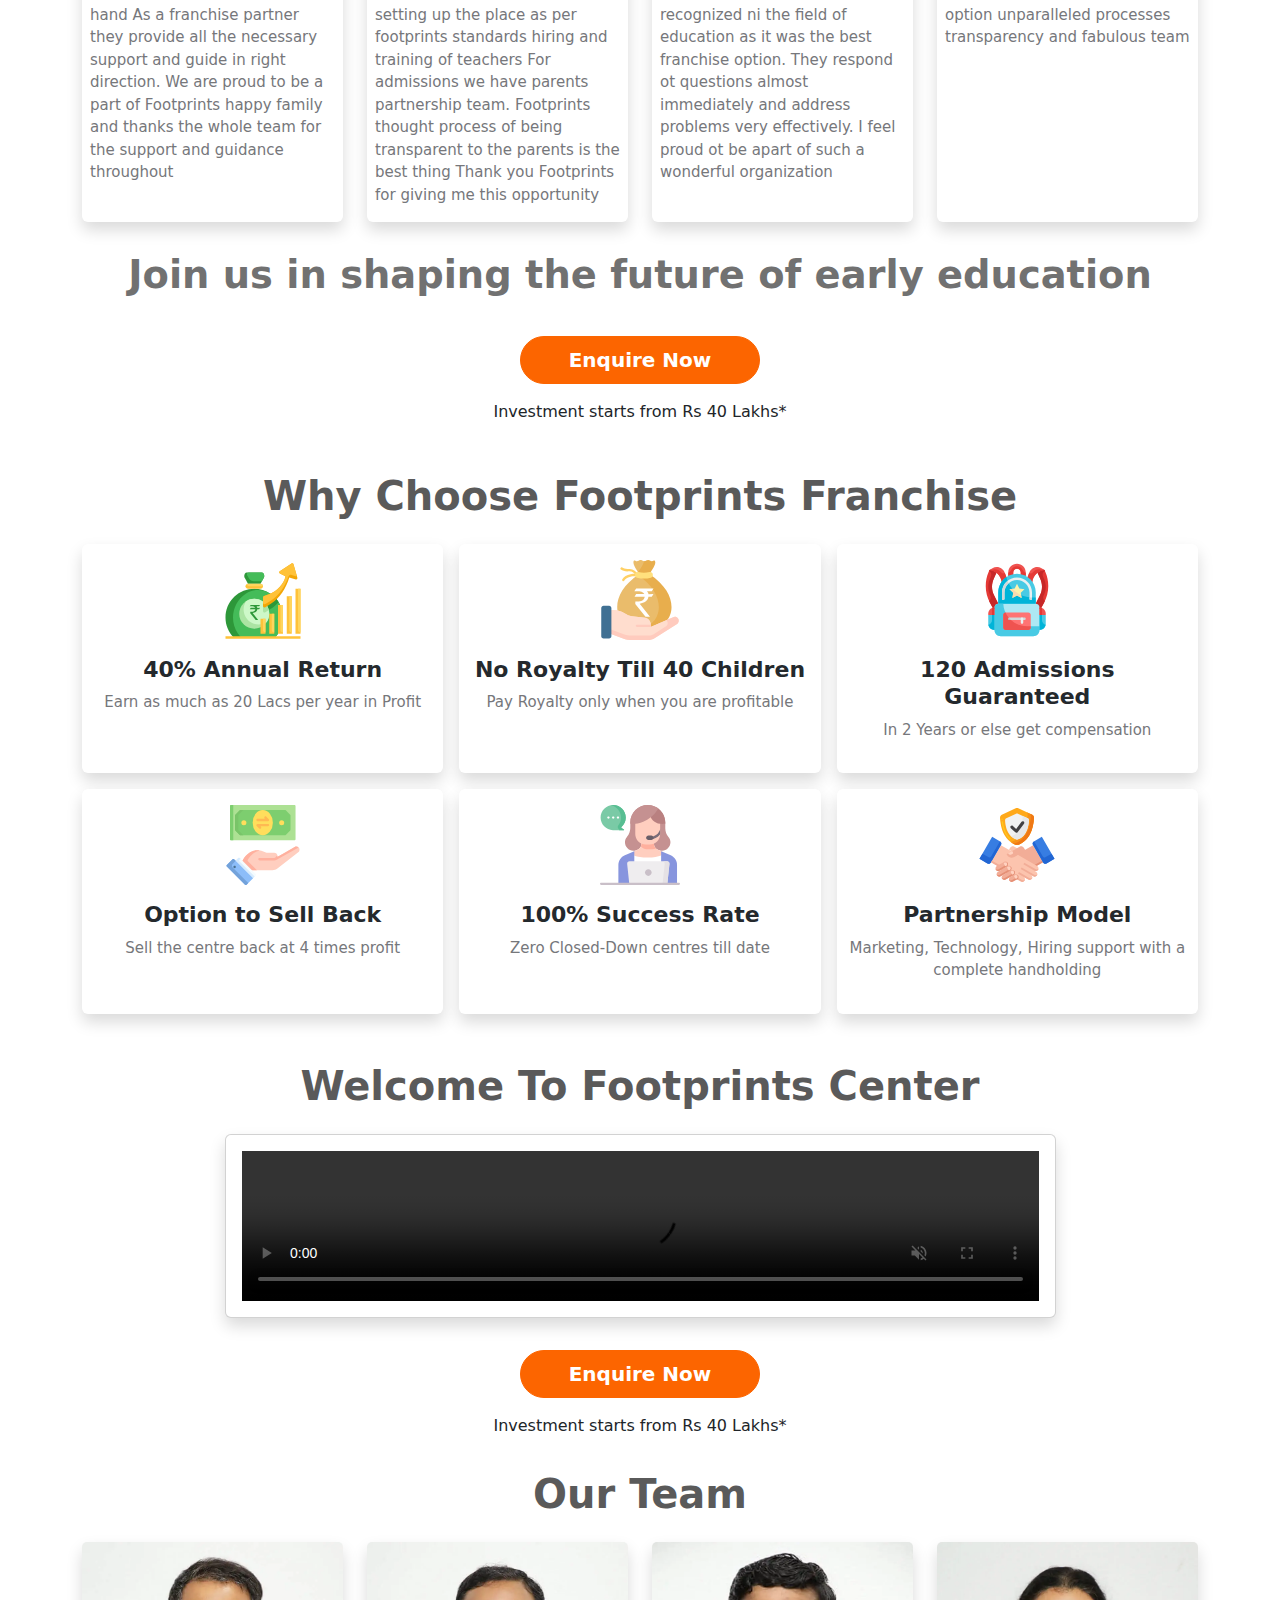
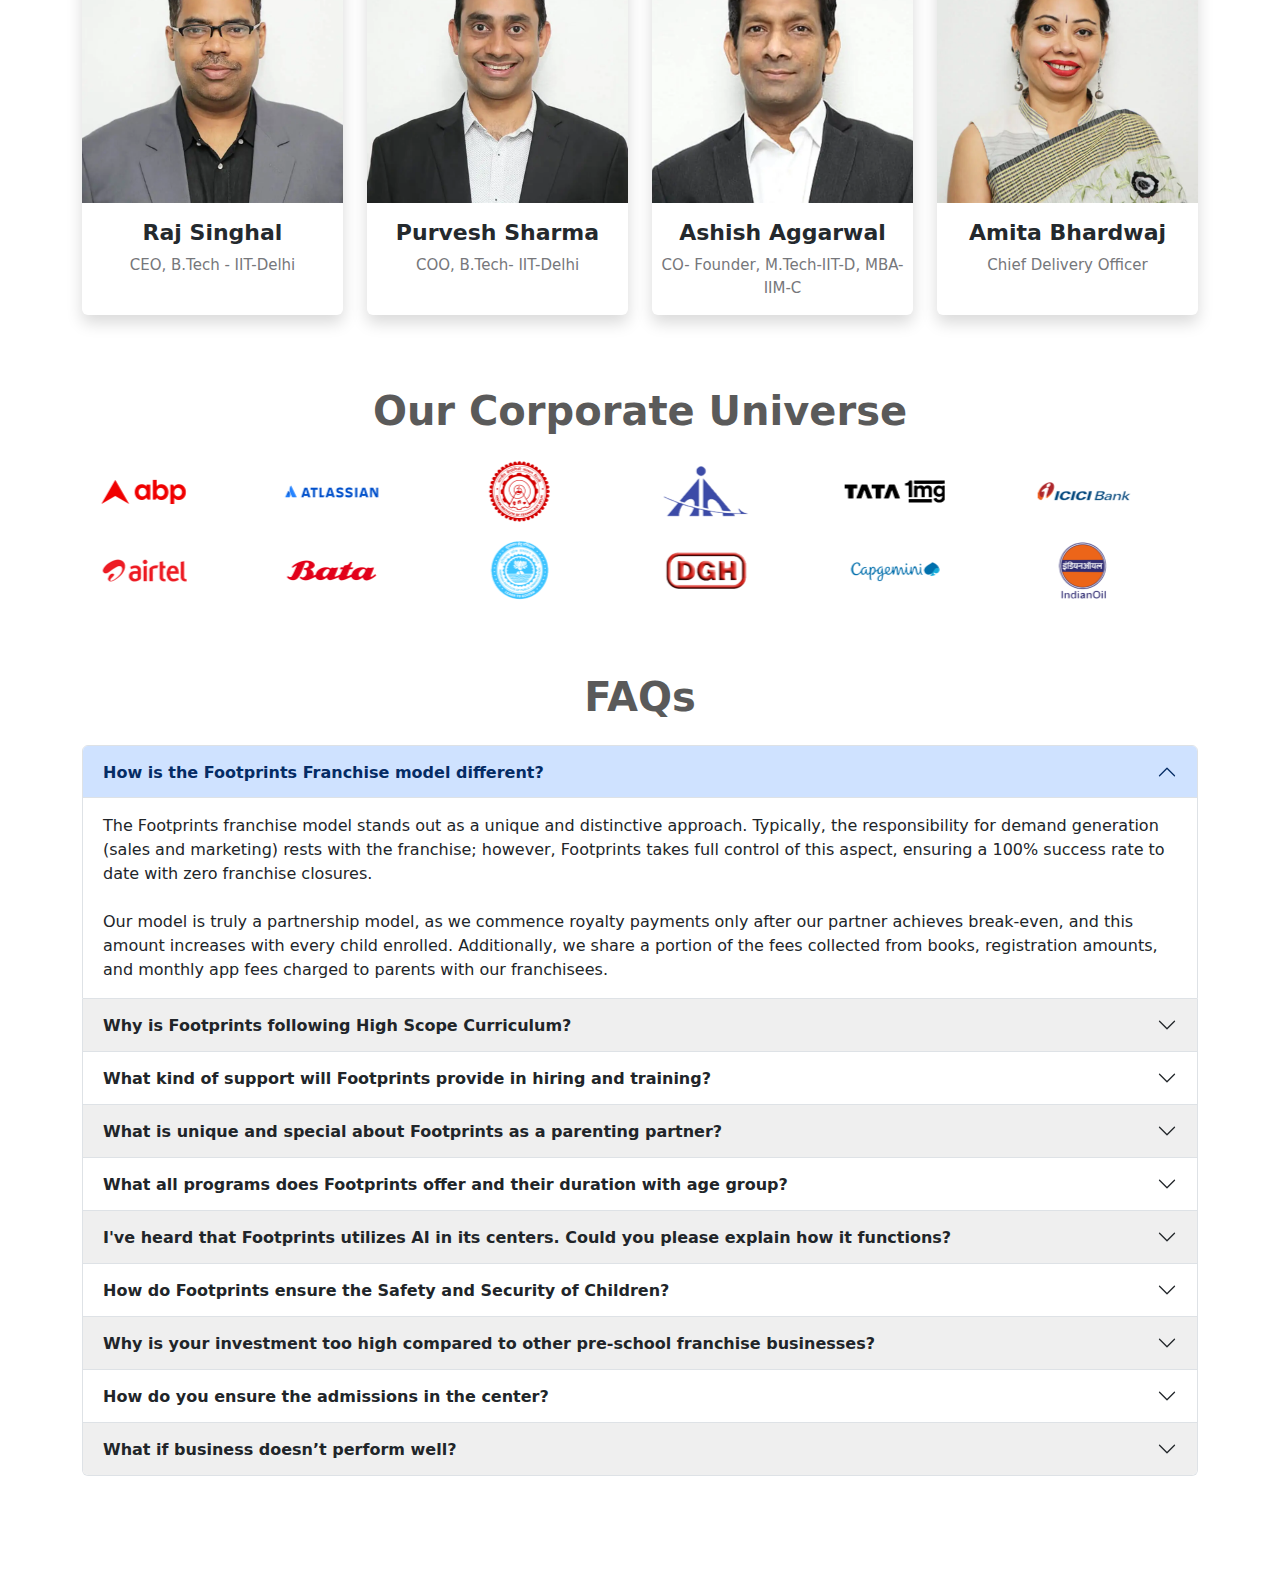
==== commit eb86d068: "Call Us" ====
--- a/page-1.html
+++ b/page-1.html
@@ -542,7 +542,7 @@
 <section class="footer mt-auto fixed-bottom">
         <div class="d-flex">
             <a href="#" class="btn btn-primary py-3 flex-fill text-white fw-semibold rounded-0">Enquire Now</a>
-            <a href="#" class="btn btn-secondary py-3 flex-fill text-white fw-semibold rounded-0">Apply Now</a>
+            <a href="#" class="btn btn-secondary py-3 flex-fill text-white fw-semibold rounded-0">Call Us</a>
         </div>
   </section>
 <!--  -->
--- a/style.css
+++ b/style.css
@@ -77,8 +77,8 @@
     padding-top: 3.5rem;
     padding-bottom: 17.5rem;
     text-align: center;
-    color: #56509f;
-    background:linear-gradient(to bottom, rgb(0 0 0 / 0%) 0%, rgb(0 0 0 / 0%) 100%), url("assets/main-img-m.jpg");
+    color: #fff;
+    background:linear-gradient(to bottom, rgb(0 0 0 / 60%) 0%, rgb(0 0 0 / 0%) 100%), url("assets/top-bg-m.jpeg");
     background-repeat: no-repeat;
     background-attachment: scroll;
     background-position: center center;
@@ -99,7 +99,7 @@
   }
 
   .masthead.hero-img{
-    background:linear-gradient(to bottom, rgb(0 0 0 / 0%) 0%, rgb(0 0 0 / 0%) 100%), url("assets/main-img-min.jpg");
+    background:linear-gradient(to bottom, rgb(0 0 0 / 70%) 0%, rgb(0 0 0 / 0%) 100%), url("assets/main-img-min.jpg");
     background-repeat: no-repeat;
     background-attachment: scroll;
     background-position: center center;
@@ -132,7 +132,7 @@
     .masthead {
       padding-top: 17rem;
       padding-bottom: 12.5rem;
-      background:linear-gradient(to bottom, rgb(0 0 0 / 44%) 0%, rgb(0 0 0 / 18%) 100%), url("assets/main-img-m.jpg");
+      background:linear-gradient(to bottom, rgb(0 0 0 / 44%) 0%, rgb(0 0 0 / 18%) 100%), url("assets/top-bg-m.jpeg");
     }
 
    }
@@ -141,8 +141,8 @@
   @media (min-width: 768px) { 
     .masthead {
       padding-top: 6.5rem;
-      padding-bottom: 4.5rem;
-      background:linear-gradient(to bottom, rgb(0 0 0 / 44%) 0%, rgb(0 0 0 / 18%) 100%), url("assets/main-img-d.jpg");
+      padding-bottom: 15.5rem;
+      background:linear-gradient(to bottom, rgb(0 0 0 / 70%) 0%, rgb(0 0 0 / 0%) 100%), url("assets/top-bg-d.jpg");
       background-repeat: no-repeat;
       background-attachment: scroll;
       background-position: center center;
@@ -155,11 +155,22 @@
       margin-bottom: 2rem;
     }
     .masthead .masthead-heading {
-      font-size: 4.5rem;
+      font-size: 2.5rem;
       font-weight: 700;
-      line-height: 6.5rem;
+      line-height: 3.5rem;
       margin-bottom: 2rem;
-    }    
+    }  
+    .masthead.hero-img{
+      background:linear-gradient(to bottom, rgb(0 0 0 / 70%) 0%, rgb(0 0 0 / 0%) 100%), url("assets/top-bg-d.jpg");
+      background-repeat: no-repeat;
+      background-attachment: scroll;
+      background-position: center center;
+      background-size: cover;
+    }  
+    .masthead.hero-img .container {
+      margin-bottom: 7rem;
+  }
+
    }
   
    /* Large devices (desktops, 992px and up) */
@@ -169,8 +180,12 @@
   @media (min-width: 1200px) { 
     .masthead {
       padding-top: 6.5rem;
-      padding-bottom: 4.5rem;
-      background:linear-gradient(to bottom, rgb(0 0 0 / 44%) 0%, rgb(0 0 0 / 18%) 100%), url("assets/main-img-d.jpg");
+      padding-bottom: 15.5rem;
+      background:linear-gradient(to bottom, rgb(0 0 0 / 70%) 0%, rgb(0 0 0 / 0%) 100%), url("assets/top-bg-d.jpg");
+      background-repeat: no-repeat;
+      background-attachment: scroll;
+      background-position: center center;
+      background-size: cover;
     }
    }
   
@@ -179,14 +194,14 @@
     .masthead {
       padding-top: 6.5rem;
       padding-bottom: 15.5rem;
-      background:linear-gradient(to bottom, rgb(0 0 0 / 0%) 0%, rgb(0 0 0 / 0%) 100%), url("assets/main-img-d.jpg");
+      background:linear-gradient(to bottom, rgb(0 0 0 / 70%) 0%, rgb(0 0 0 / 0%) 100%), url("assets/top-bg-d.jpg");
       background-repeat: no-repeat;
       background-attachment: scroll;
       background-position: center center;
       background-size: cover;
     }
     .masthead.hero-img{
-      background:linear-gradient(to bottom, rgb(0 0 0 / 0%) 0%, rgb(0 0 0 / 0%) 100%), url("assets/main-img-d.jpg");
+      background:linear-gradient(to bottom, rgb(0 0 0 / 70%) 0%, rgb(0 0 0 / 0%) 100%), url("assets/top-bg-d.jpg");
       background-repeat: no-repeat;
       background-attachment: scroll;
       background-position: center center;
